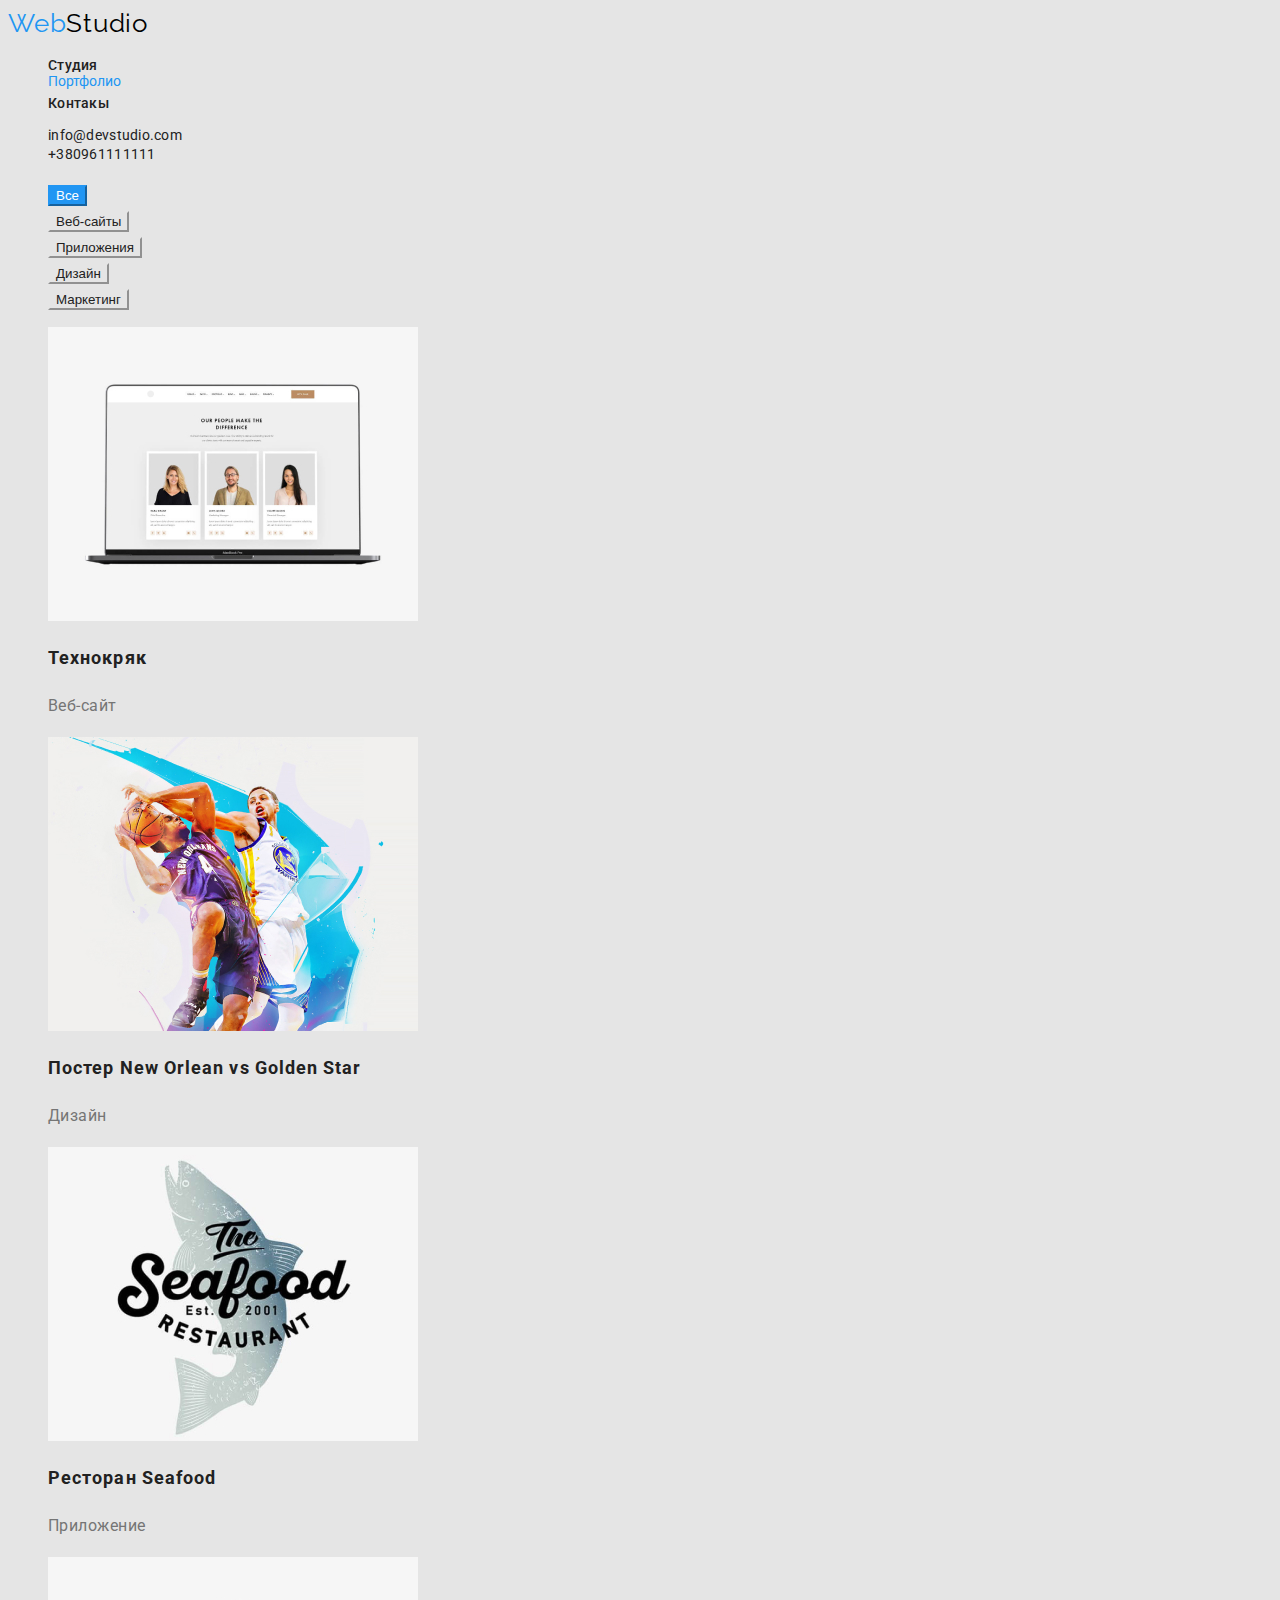
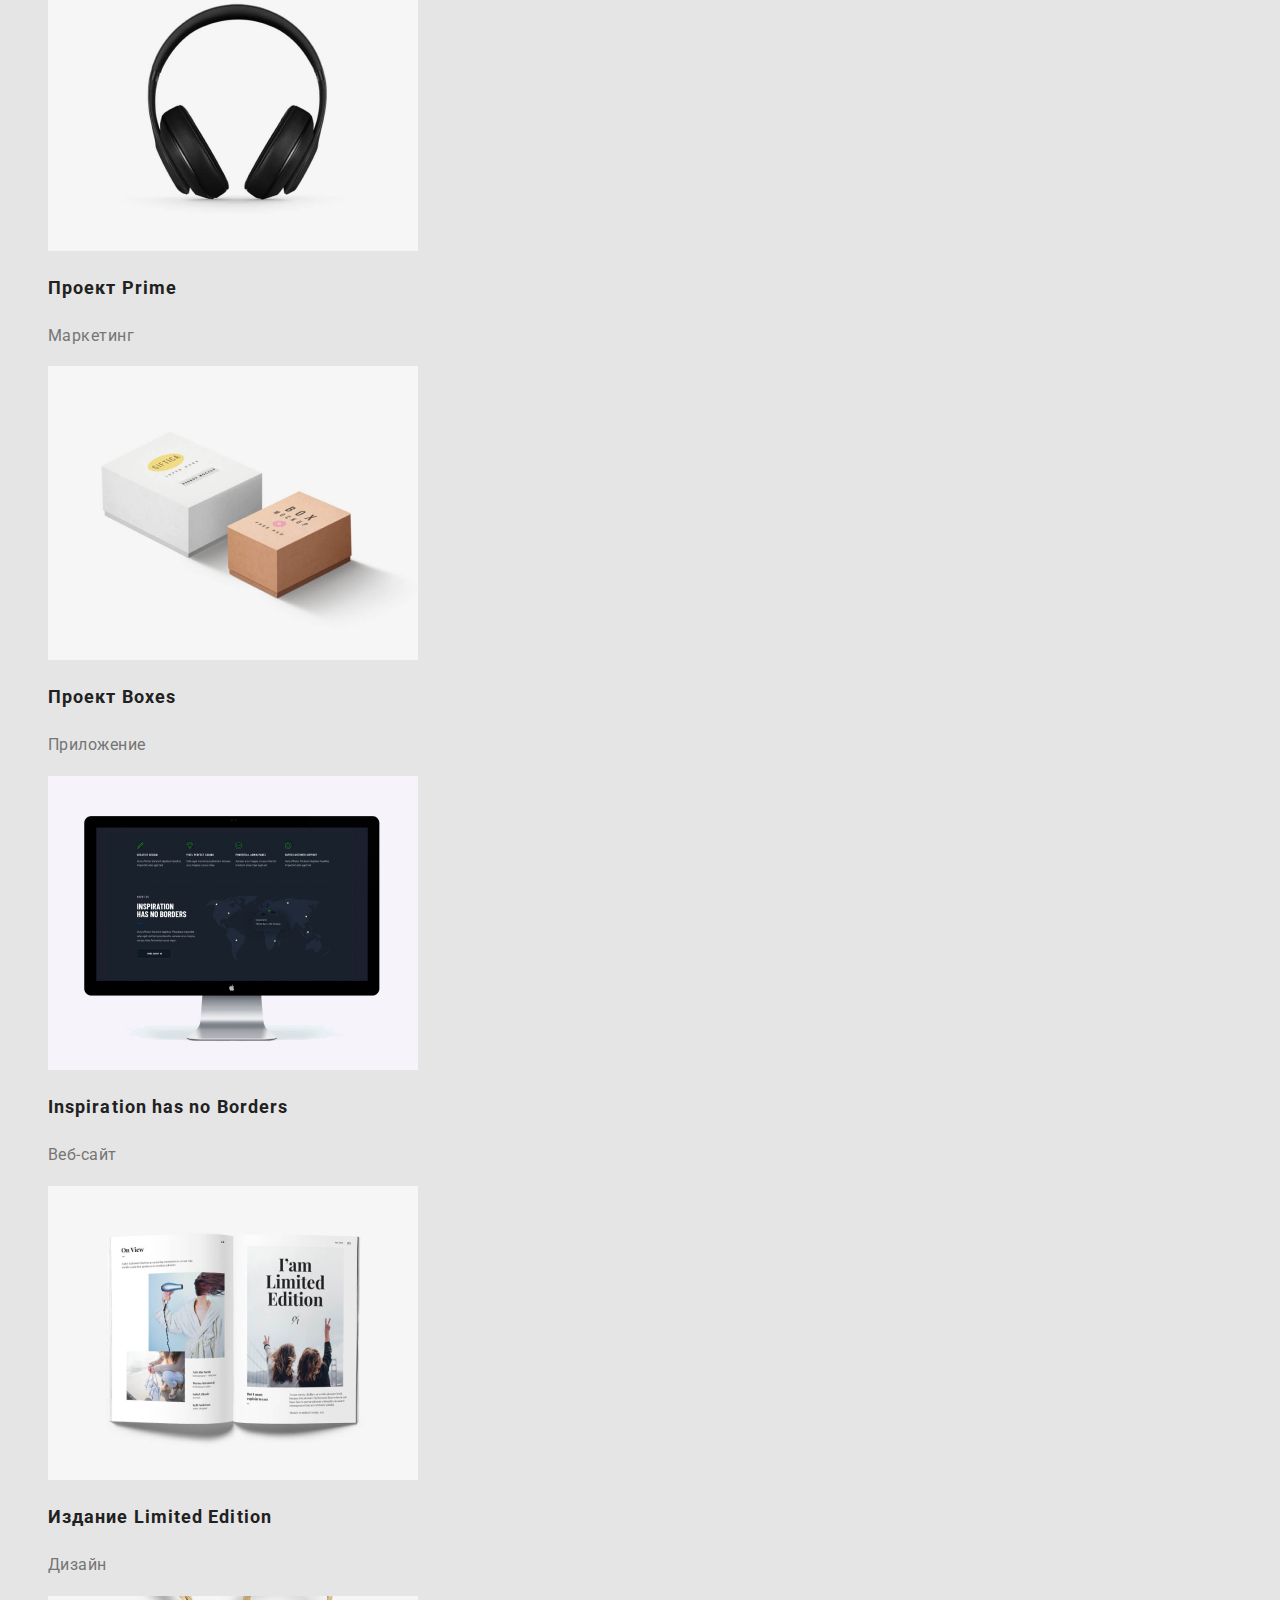
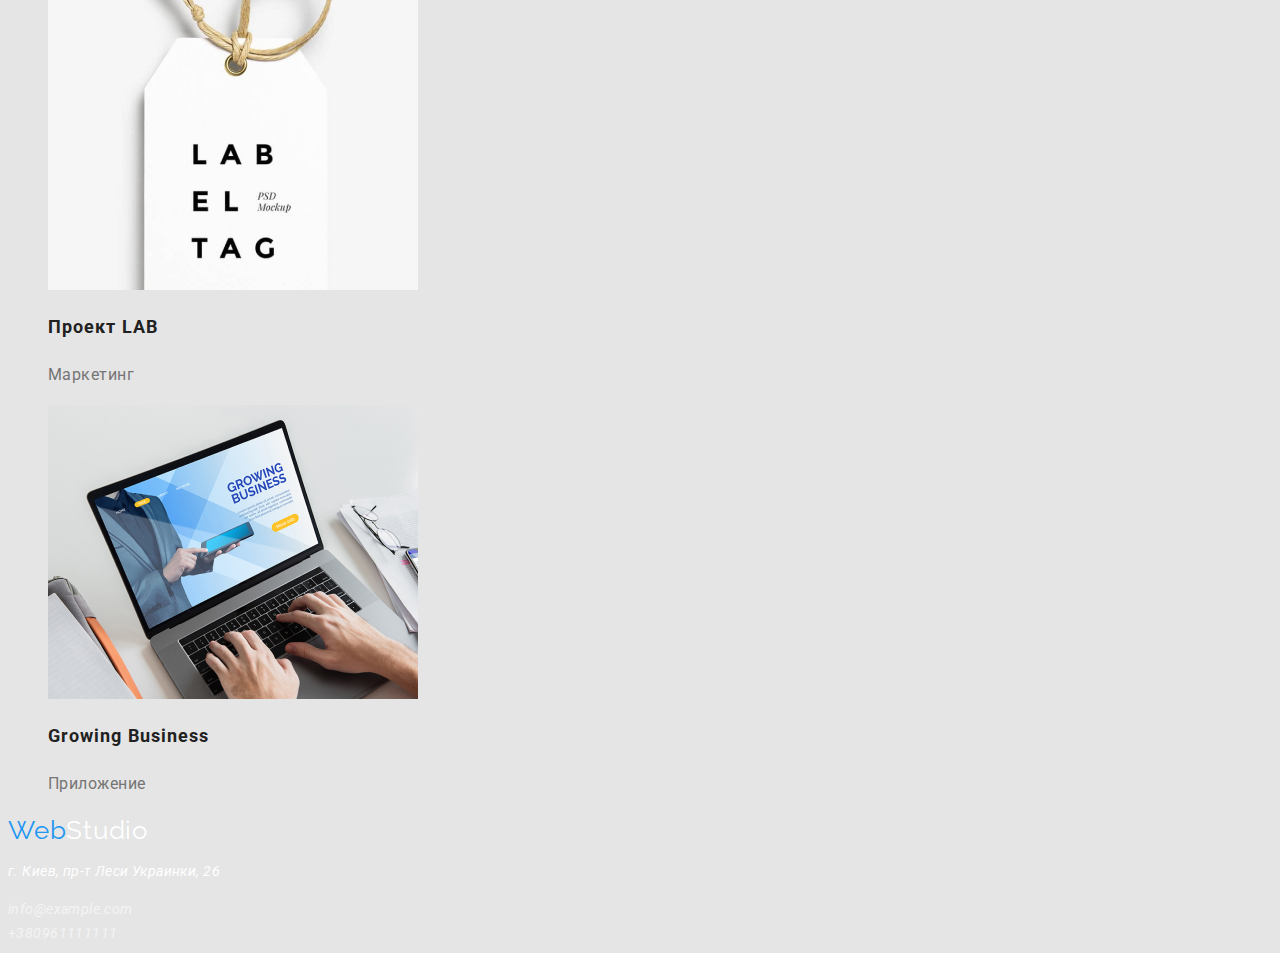
==== portfolio.html @ 634e7844 "adding files" ====
<!DOCTYPE html>
<html lang="ru">
<head>
    <meta charset="UTF-8">
    <meta http-equiv="X-UA-Compatible" content="IE=edge">
    <meta name="viewport" content="width=device-width, initial-scale=1.0">
    <title>WebStudio</title>
    <link rel="stylesheet" href="css/styles.css">
    <link rel="preconnect" href="https://fonts.googleapis.com">
    <link rel="preconnect" href="https://fonts.gstatic.com" crossorigin>
    <link href="https://fonts.googleapis.com/css2?family=Raleway:wght@700&family=Roboto:wght@400;500;700;900&display=swap"
    rel="stylesheet">
</head>
<body class="page">
    <header class="shadow">
        <nav>
            <a class="logo" href="portfolio.html">Web<span class="studio">Studio</span></a>
            <ul>
                <li><a class="nav" href="">Студия</a></li> 
                <li><a class="nav-second" href="portfolio.html">Портфолио</a></li>
                <li><a class="nav" href="">Контакы</a></li>
            </ul>
        </nav>
        <ul>
            <li><a class="auto-nav" href="info@devstudio.com">info@devstudio.com</a></li>
            <li><a class="auto-nav" href="tel:+380961111111">+380961111111</a></li>
        </ul>
    </header>
    <main>
        <ul class="button-type">
            <li><button class="button-primary" type="button">Все</button></li>
            <li><button class="button-link" type="button">Веб-сайты</button></li>
            <li><button class="button-link" type="button">Приложения</button></li>
            <li><button class="button-link" type="button">Дизайн</button></li>
            <li><button class="button-link" type="button">Маркетинг</button></li>
        </ul>
        <ul>
            <li><a href="" class="link"><img src="images/image1.jpg" width=370 alt="Наши люди"/>
                    <h2>Технокряк</h2>
                    <p class="name">Веб-сайт</p>
                </a></li>
            <li><a href="" class="link"><img src="images/image2.jpg" width=370 alt="Фото дизайна"/>
                    <h2>Постер New Orlean vs Golden Star</h2>
                    <p class="name">Дизайн</p>
                </a></li>
            <li><a href="" class="link"><img src="images/image3.jpg" width=370 alt="Фото приложения"/>
                    <h2>Ресторан Seafood</h2>
                    <p class="name">Приложение</p>
                </a></li>
            <li><a href="" class="link"><img src="images/image4.jpg" width=370 alt="Наушники"/>
                    <h2>Проект Prime</h2>
                    <p class="name">Маркетинг</p>
                </a></li>
            <li><a href="" class="link"><img src="images/image5.jpg" width=370 alt="Boxes"/>
                    <h2>Проект Boxes</h2>
                    <p class="name">Приложение</p>
                </a></li>
            <li><a href="" class="link"><img src="images/image6.jpg" width=370 alt="Фото веб-сайта"/>
                    <h2>Inspiration has no Borders</h2>
                    <p class="name">Веб-сайт</p>
                </a></li>
            <li><a href="" class="link"><img src="images/image7.jpg" width=370 alt="Фото дизайна"/>
                    <h2>Издание Limited Edition</h2>
                    <p class="name">Дизайн</p>
                </a></li>
            <li><a href="" class="link"><img src="images/image8.jpg" width=370 alt="Фото проекта" />
                    <h2>Проект LAB</h2>
                    <p class="name">Маркетинг</p>
                </a></li>
            <li><a href="" class="link"><img src="images/image9.jpg" width=370 alt="Фото приложения"/>
                    <h2>Growing Business</h2>
                    <p class="name">Приложение</p>
                </a></li>
        </ul>
    </main>
    <footer class= "frame">
        <a class="logo" href="WebStudio">Web<span class="studio-second">Studio</span></a>
        <address>
            <p class="address-name">г. Киев, пр-т Леси Украинки, 26</p> 
            <a class="auto-second" href="info@example.com">info@example.com</a><br>
            <a class="auto-second" href="tel:+380991111111">+380961111111</a>
            </address>
    </footer>
</body>

</html>
---- css/styles.css ----
:root {
  --primary-text-color: rgba(0, 0, 0, 0.8);
  --title-text-color: #000000;
  --accent-color: #2196f3;
  --primary-white-color: #ffffff;
  --second-main-color: #212121;
  --primary-gray-color: #757575;
  --background-color: #e5e5e5;
}
body {
  background-color: var(--background-color);
  color: var(--primary-text-color);
  font-family: "Roboto", sans-serif;
}
.page {
  background-color: var(--background-color);
}
ul {
  list-style: none;
}
.shadow:focus {
  color: var(--accent-color);
}
.studio:hover,
.studio:focus {
  color: var(--accent-color);
}
.nav:hover,
.nav:focus {
  color: var(--accent-color);
}
.logo:hover,
.logo:focus {
  color: var(--accent-color);
}
.auto-nav:hover,
.auto-nav:focus {
  color: var(--accent-color);
}
.logo {
  color: var(--accent-color);
  text-decoration: none;
  font-family: "Raleway", sans-serif;
  font-size: 26px;
  line-height: 1.19;
  vertical-align: top;
  letter-spacing: 0.03em;
}
.studio {
  color: var(--title-text-color);
}
.nav {
  color: var(--second-main-color);
  text-decoration: none;
  font-family: "Roboto", sans-serif;
  font-size: 14px;
  font-weight: 500;
  line-height: 1.14;
  letter-spacing: 0.02em;
  text-align: left;
}
.nav-second:hover,
.nav-second:focus {
  color: var(--accent-color);
}
.nav-second {
  font-family: "Roboto", sans-serif;
  text-decoration: none;
  font-size: 14px;
  line-height: 1.14;
  vertical-align: Top;
  letter-spacing: 0.002em;
  color: var(--accent-color);
}
.auto-nav {
  font-family: "Roboto", sans-serif;
  font-size: 14px;
  line-height: 1.14;
  vertical-align: Top;
  letter-spacing: 0.02em;
  color: var(--second-main-color);
  text-decoration: none;
}
.button-type {
  font-family: "Roboto", sans-serif;
  text-decoration: none;
  font-size: 16px;
  line-height: 1.62;
  vertical-align: Top;
  letter-spacing: 0.03em;
  color: var(--second-main-color);
}
.button-primary:hover,
.button-primary:focus {
  color: var(--accent-color);
}

.button-primary {
  color: var(--primary-white-color);
  background-color: var(--accent-color);
  cursor: pointer;
  border-color: var(--accent-color);
}
.button-link:hover,
.button-link:focus {
  color: var(--accent-color);
}
.button-link {
  color: var(--second-main-color);
  background-color: var(--background-color);
  cursor: pointer;
  border-color: var(--background-color);
}
.studio-second:hover,
.studio-second:focus {
  color: var(--accent-color);
}
.studio-second {
  color: var(--primary-white-color);
}
h2 {
  font-family: "Roboto", sans-serif;
  font-size: 18px;
  text-decoration: none;
  line-height: 2;
  vertical-align: Top;
  letter-spacing: 0.06em;
  color: var(--second-main-color);
}
.name {
  font-family: "Roboto", sans-serif;
  font-size: 16px;
  text-decoration: none;
  line-height: 1.8;
  vertical-align: Top;
  letter-spacing: 0.03em;
  color: var(--primary-gray-color);
}
.link {
  color: var(--title-text-color);
  text-decoration: none;
}
.frame {
  color: #2f303a;
}
.address-name:hover,
.address-name:focus {
  color: var(--accent-color);
}
.address-name {
  font-family: "Roboto", sans-serif;
  font-size: 14px;
  text-decoration: none;
  line-height: 1.7;
  vertical-align: Top;
  letter-spacing: 0.03em;
  color: var(--primary-white-color);
}
.auto-second:hover,
.auto-second:focus {
  color: var(--accent-color);
}
.auto-second {
  font-family: "Roboto", sans-serif;
  font-size: 14px;
  text-decoration: none;
  line-height: 1.7;
  vertical-align: Top;
  letter-spacing: 0.03em;
  color: rgba(255, 255, 255, 0.6);
}

.main-header {
  font-family: "Roboto" black;
  font-size: 44px;
  line-height: 1.36;
  vertical-align: Top;
  letter-spacing: 0.06em;
  color: var(--primary-white-color);
}
.second-header {
  font-family: "Roboto", sans-serif;
  font-size: 36px;
  line-height: 1.16;
  vertical-align: Top;
  letter-spacing: 0.03em;
  color: var(--second-main-color);
}
.worker {
  font-family: "Roboto", sans-serif;
  font-size: 16px;
  line-height: 1.18;
  vertical-align: Top;
  letter-spacing: 0.03em;
  color: var(--second-main-color);
}
.subtitle {
  font-family: "Roboto", sans-serif;
  font-size: 14px;
  line-height: 1.14;
  vertical-align: Top;
  letter-spacing: 0.03em;
  color: var(--second-main-color);
}
.description {
  font-family: "Roboto", sans-serif;
  font-size: 14px;
  line-height: 1.71;
  vertical-align: Top;
  letter-spacing: 0.03em;
  color: var(--primary-gray-color);
}
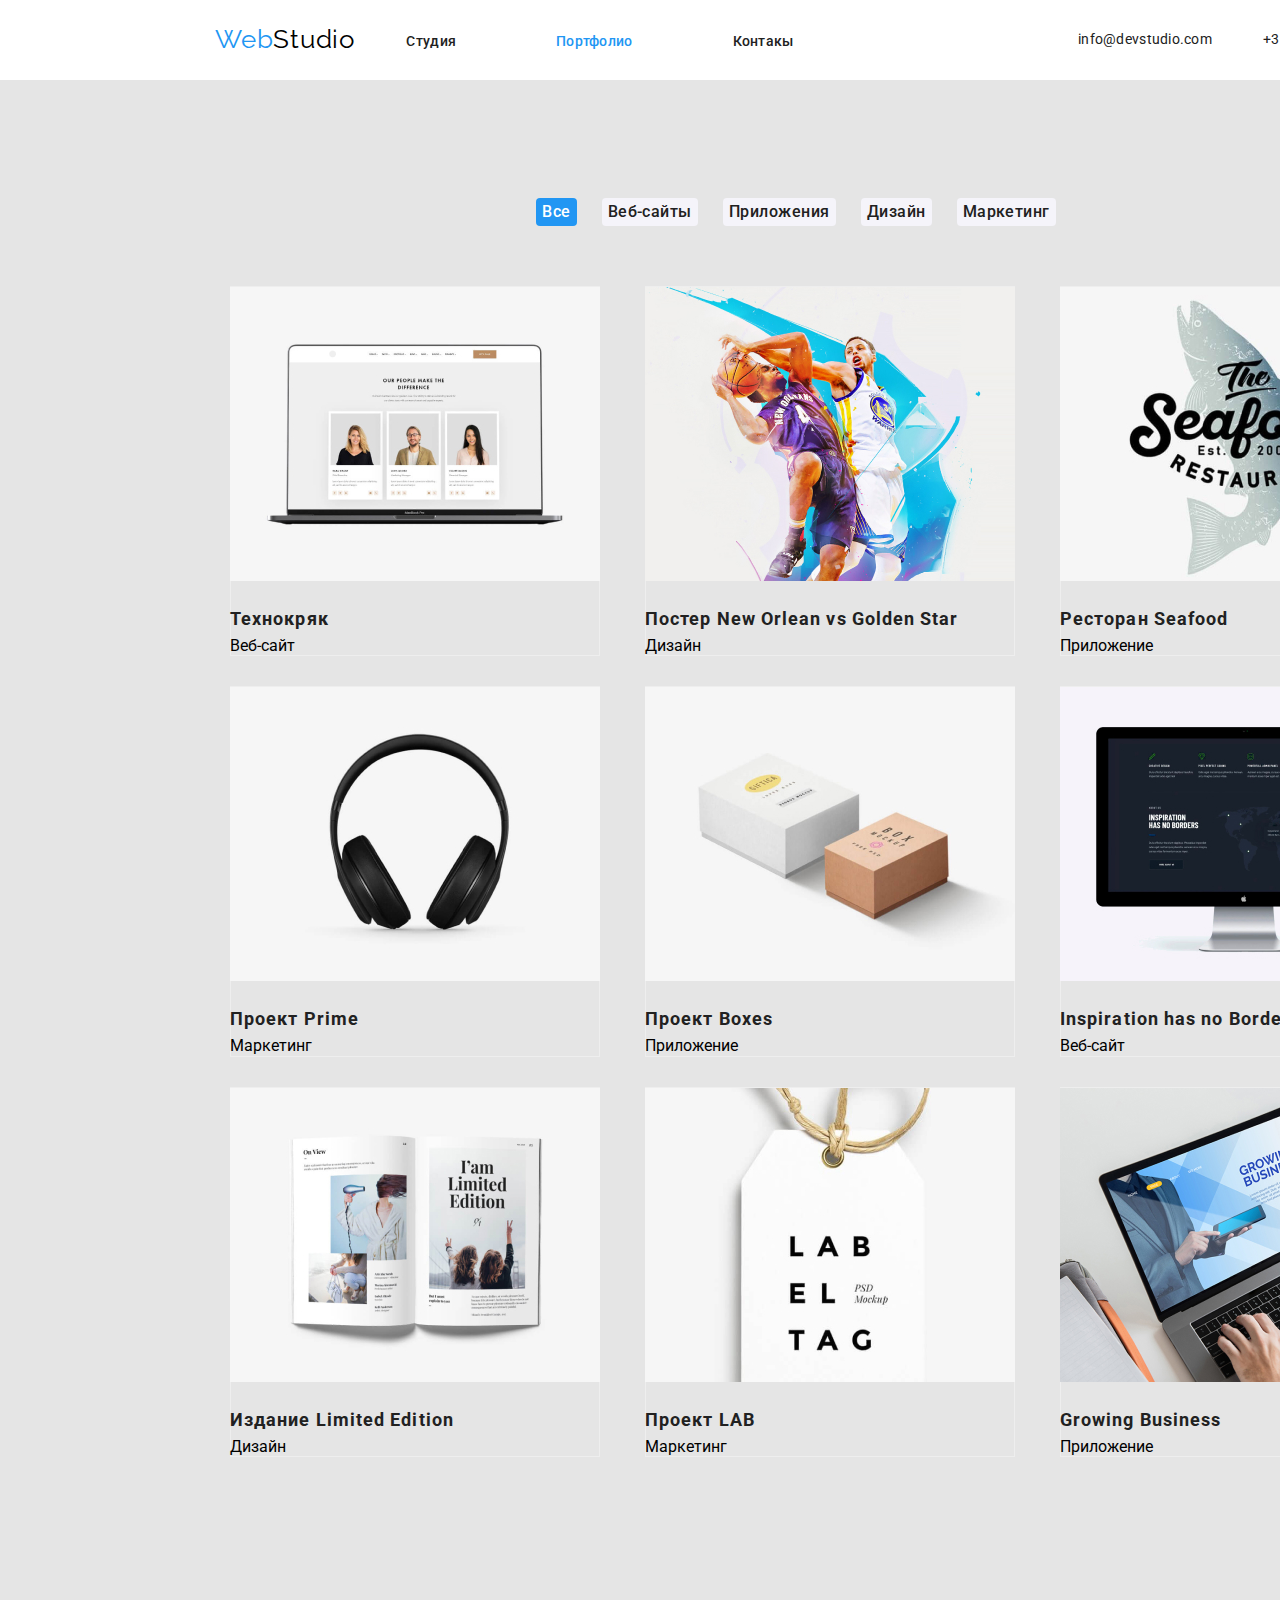
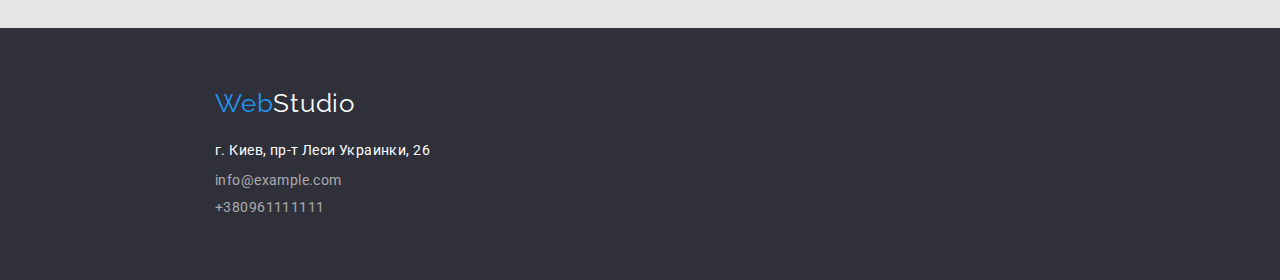
==== commit e4774901: "changes" ====
--- a/portfolio.html
+++ b/portfolio.html
@@ -5,82 +5,97 @@
     <meta http-equiv="X-UA-Compatible" content="IE=edge">
     <meta name="viewport" content="width=device-width, initial-scale=1.0">
     <title>WebStudio</title>
-    <link rel="stylesheet" href="css/styles.css">
     <link rel="preconnect" href="https://fonts.googleapis.com">
     <link rel="preconnect" href="https://fonts.gstatic.com" crossorigin>
     <link href="https://fonts.googleapis.com/css2?family=Raleway:wght@700&family=Roboto:wght@400;500;700;900&display=swap"
     rel="stylesheet">
+    <link rel="stylesheet" href="https://cdnjs.cloudflare.com/ajax/libs/modern-normalize/1.0.0/modern-normalize.min.css"/>
+    <link rel="stylesheet" href="css/styles.css">
 </head>
 <body class="page">
-    <header class="shadow">
+    <header class="header">
+        <div class="container">
         <nav>
-            <a class="logo" href="portfolio.html">Web<span class="studio">Studio</span></a>
-            <ul>
-                <li><a class="nav" href="">Студия</a></li> 
-                <li><a class="nav-second" href="portfolio.html">Портфолио</a></li>
-                <li><a class="nav" href="">Контакы</a></li>
+            <a href="./index.html" class="logo">Web<span class="dark-logo">Studio</span></a>
+            <ul class="contacts-items">
+                <li><a href="./index.html" class="nav studio">Студия</a></li> 
+                <li><a href="./portfolio.html" class="nav active portfolio">Портфолио</a></li>
+                <li><a class="nav new-data" href="">Контакы</a></li>
             </ul>
         </nav>
-        <ul>
-            <li><a class="auto-nav" href="info@devstudio.com">info@devstudio.com</a></li>
+        <ul class= "contacts">
+            <li><a class="auto-email" href="info@devstudio.com">info@devstudio.com</a></li>
             <li><a class="auto-nav" href="tel:+380961111111">+380961111111</a></li>
         </ul>
+        </div>
     </header>
     <main>
-        <ul class="button-type">
-            <li><button class="button-primary" type="button">Все</button></li>
-            <li><button class="button-link" type="button">Веб-сайты</button></li>
-            <li><button class="button-link" type="button">Приложения</button></li>
-            <li><button class="button-link" type="button">Дизайн</button></li>
-            <li><button class="button-link" type="button">Маркетинг</button></li>
+        <section class= "buttons">
+            <div class="container">
+        <div class="container-block">
+            <h1 hidden>Portfolio</h1>
+        <ul class="container-button">
+            <li><button class="button all" type="button">Все</button></li>
+            <li><button class="button" type="button">Веб-сайты</button></li>
+            <li><button class="button" type="button">Приложения</button></li>
+            <li><button class="button" type="button">Дизайн</button></li>
+            <li><button class="button" type="button">Маркетинг</button></li>
         </ul>
-        <ul>
-            <li><a href="" class="link"><img src="images/image1.jpg" width=370 alt="Наши люди"/>
-                    <h2>Технокряк</h2>
-                    <p class="name">Веб-сайт</p>
+        </div>
+       <div class=flex-container>
+        <ul class="flex-set">
+            <li class=flex-link><a href="" class="link"><img class="image" src="images/image1.jpg" width=370 alt="Наши люди"/>
+                    <h2 class="header-name">Технокряк</h2>
+                    <p class="name-site">Веб-сайт</p>
                 </a></li>
-            <li><a href="" class="link"><img src="images/image2.jpg" width=370 alt="Фото дизайна"/>
-                    <h2>Постер New Orlean vs Golden Star</h2>
-                    <p class="name">Дизайн</p>
+            <li class=flex-link><a href="" class="link"><img class="image" src="images/image2.jpg" width=370 alt="Фото дизайна"/>
+                    <h2 class="header-name">Постер New Orlean vs Golden Star</h2>
+                    <p class="name-site">Дизайн</p>
                 </a></li>
-            <li><a href="" class="link"><img src="images/image3.jpg" width=370 alt="Фото приложения"/>
-                    <h2>Ресторан Seafood</h2>
-                    <p class="name">Приложение</p>
+            <li class=flex-link><a href="" class="link"><img class="image" src="images/image3.jpg" width=370 alt="Фото приложения"/>
+                    <h2 class="header-name">Ресторан Seafood</h2>
+                    <p class="name-site">Приложение</p>
                 </a></li>
-            <li><a href="" class="link"><img src="images/image4.jpg" width=370 alt="Наушники"/>
-                    <h2>Проект Prime</h2>
-                    <p class="name">Маркетинг</p>
+            <li class=flex-link><a href="" class="link"><img class="image" src="images/image4.jpg" width=370 alt="Наушники"/>
+                    <h2 class="header-name">Проект Prime</h2>
+                    <p class="name-site">Маркетинг</p>
                 </a></li>
-            <li><a href="" class="link"><img src="images/image5.jpg" width=370 alt="Boxes"/>
-                    <h2>Проект Boxes</h2>
-                    <p class="name">Приложение</p>
+            <li class=flex-link><a href="" class="link"><img class="image" src="images/image5.jpg" width=370 alt="Boxes"/>
+                    <h2 class="header-name">Проект Boxes</h2>
+                    <p class="name-site">Приложение</p>
                 </a></li>
-            <li><a href="" class="link"><img src="images/image6.jpg" width=370 alt="Фото веб-сайта"/>
-                    <h2>Inspiration has no Borders</h2>
-                    <p class="name">Веб-сайт</p>
+            <li class=flex-link><a href="" class="link"><img class="image" src="images/image6.jpg" width=370 alt="Фото веб-сайта"/>
+                    <h2 class="header-name">Inspiration has no Borders</h2>
+                    <p class="name-site">Веб-сайт</p>
                 </a></li>
-            <li><a href="" class="link"><img src="images/image7.jpg" width=370 alt="Фото дизайна"/>
-                    <h2>Издание Limited Edition</h2>
-                    <p class="name">Дизайн</p>
+            <li class=flex-link><a href="" class="link"><img class="image" src="images/image7.jpg" width=370 alt="Фото дизайна"/>
+                    <h2 class="header-name">Издание Limited Edition</h2>
+                    <p class="name-site">Дизайн</p>
                 </a></li>
-            <li><a href="" class="link"><img src="images/image8.jpg" width=370 alt="Фото проекта" />
-                    <h2>Проект LAB</h2>
-                    <p class="name">Маркетинг</p>
+            <li class=flex-link><a href="" class="link"><img class="image" src="images/image8.jpg" width=370 alt="Фото проекта" />
+                    <h2 class="header-name">Проект LAB</h2>
+                    <p class="name-site">Маркетинг</p>
                 </a></li>
-            <li><a href="" class="link"><img src="images/image9.jpg" width=370 alt="Фото приложения"/>
-                    <h2>Growing Business</h2>
-                    <p class="name">Приложение</p>
+            <li class=flex-link><a href="" class="link"><img class="image" src="images/image9.jpg" width=370 alt="Фото приложения"/>
+                    <h2 class="header-name">Growing Business</h2>
+                    <p class="name-site">Приложение</p>
                 </a></li>
         </ul>
+        </div>
+    </div>
+    </section>
     </main>
     <footer class= "frame">
-        <a class="logo" href="WebStudio">Web<span class="studio-second">Studio</span></a>
-        <address>
+        <div class="container">
+        <div class="footer-portfolio">
+        <a class="footer-logo" href="WebStudio">Web<span class="white-logo">Studio</span></a>
+        <address class="address-data">
             <p class="address-name">г. Киев, пр-т Леси Украинки, 26</p> 
             <a class="auto-second" href="info@example.com">info@example.com</a><br>
-            <a class="auto-second" href="tel:+380991111111">+380961111111</a>
+            <a class="auto-second tell" href="tel:+380991111111">+380961111111</a>
             </address>
+            </div>
+            </div>
     </footer>
 </body>
-
 </html>--- a/css/styles.css
+++ b/css/styles.css
@@ -12,30 +12,220 @@
   color: var(--primary-text-color);
   font-family: "Roboto", sans-serif;
 }
-.page {
-  background-color: var(--background-color);
-}
 ul {
   list-style: none;
-}
-.shadow:focus {
-  color: var(--accent-color);
-}
-.studio:hover,
-.studio:focus {
-  color: var(--accent-color);
-}
-.nav:hover,
-.nav:focus {
-  color: var(--accent-color);
-}
-.logo:hover,
-.logo:focus {
-  color: var(--accent-color);
-}
-.auto-nav:hover,
-.auto-nav:focus {
-  color: var(--accent-color);
+  margin-left: 0%;
+  padding-left: 0%;
+}
+h1,
+h2,
+h3 {
+  margin: 0;
+}
+p {
+  margin: 0 auto;
+}
+.container {
+  width: 1230px;
+  padding-left: 15px;
+  padding-right: 15px;
+  margin-left: auto;
+  margin-right: auto;
+}
+.container-logo {
+  width: 145px;
+  height: 31px;
+  left: 215px;
+  top: 2157px;
+}
+.container-block {
+  display: flex;
+  justify-content: center;
+  padding-bottom: 34px;
+  margin-top: 94px;
+  margin-bottom: 62px;
+}
+.container-button {
+  padding-bottom: 34px;
+  display: flex;
+  justify-content: center;
+  position: absolute;
+  width: 611px;
+  height: 54px;
+  left: 495px;
+  top: 174px;
+}
+.buttons {
+  display: block;
+  width: 1170px;
+  height: 1360px;
+  left: 215px;
+  top: 174px;
+  margin-left: 215px;
+  margin-right: 215px;
+}
+.button {
+  margin: 8px;
+}
+.container-button li:not(last child) {
+  margin-right: 9px;
+}
+.flex-container {
+  display: flex;
+  flex-wrap: wrap;
+  justify-content: space-between;
+}
+.flex-set {
+  display: flex;
+  flex-wrap: wrap;
+  justify-content: space-between;
+}
+.flex-link {
+  display: flex;
+  flex-direction: column;
+  align-items: center;
+  width: 370px;
+  margin-right: 30px;
+  margin-bottom: 30px;
+  justify-content: space-between;
+  border: 1px solid #eeeeee;
+}
+.flex-link:nth-child(3n) {
+  margin-right: 0%;
+}
+.footer-portfolio {
+  display: block;
+  background-color: #2f303a;
+  position: absolute;
+  width: 1600px;
+  height: 252px;
+  left: 0px;
+  top: 1628px;
+}
+.image-container {
+  display: block;
+  position: absolute;
+  width: 1170px;
+  height: 386px;
+  left: 215px;
+  top: 969px;
+  margin: 94px 215px;
+}
+.image-container {
+  display: block;
+  position: absolute;
+  width: 1170px;
+  height: 386px;
+  left: 215px;
+  top: 969px;
+  margin: 94px 215px;
+}
+.image-container {
+  display: block;
+  position: absolute;
+  width: 1170px;
+  height: 386px;
+  left: 215px;
+  top: 969px;
+  margin: 94px 215px;
+}
+.footer-studio {
+  display: block;
+  background-color: #2f303a;
+  position: absolute;
+  width: 1600px;
+  height: 252px;
+  left: 0px;
+  top: 2097px;
+}
+.section-team {
+  background-color: #f5f4fa;
+  width: 1600px;
+  height: 648px;
+  left: 0px;
+  top: 1449px;
+  padding: 94px 215px;
+  position: absolute;
+}
+.header {
+  background-color: var(--primary-white-color);
+  display: inline-flex;
+  width: 1600px;
+  height: 80px;
+  left: 0px;
+  top: 0px;
+  color: var(--primary-white-color);
+}
+
+.section {
+  padding-top: 94px;
+  padding-bottom: 94px;
+}
+.section-image {
+  display: block;
+  position: absolute;
+  width: 1170px;
+  height: 386px;
+  left: 215px;
+  top: 969px;
+  margin-left: auto;
+  margin-top: auto;
+}
+.section-hero {
+  margin: 0;
+  width: 1600px;
+  height: 600px;
+  left: 0px;
+  top: 80px;
+  background: #2f303a;
+}
+.section-item {
+  position: absolute;
+  width: 1170px;
+  height: 101px;
+  left: 215px;
+  top: 774px;
+}
+.team-list {
+  display: flex;
+}
+.link-name {
+  display: flex;
+  flex-direction: row;
+  align-items: center;
+  flex-wrap: nowrap;
+}
+.image {
+  display: flex;
+}
+.image-icon {
+  display: flex;
+}
+.contacts {
+  display: flex;
+  justify-content: center;
+  margin-bottom: 34px;
+}
+.contacts-items {
+  display: flex;
+  justify-content: center;
+  margin-top: 32px;
+  margin-bottom: 34px;
+  position: absolute;
+  width: 294px;
+  height: 16px;
+  left: 453px;
+}
+.team-member {
+  background: #ffffff;
+  box-shadow: 0px 1px 3px rgba(0, 0, 0, 0.12), 0px 1px 1px rgba(0, 0, 0, 0.14),
+    0px 2px 1px rgba(0, 0, 0, 0.2);
+  border-radius: 0px 0px 4px 4px;
+  width: 1170px;
+  height: 368px;
+  left: 215px;
+  top: 1635px;
+  margin-right: 30px;
 }
 .logo {
   color: var(--accent-color);
@@ -43,170 +233,286 @@
   font-family: "Raleway", sans-serif;
   font-size: 26px;
   line-height: 1.19;
-  vertical-align: top;
-  letter-spacing: 0.03em;
-}
-.studio {
+  letter-spacing: 0.03em;
+  position: absolute;
+  width: 145px;
+  height: 31px;
+  left: 215px;
+  top: 24px;
+}
+.footer-logo {
+  display: block;
+  color: var(--accent-color);
+  text-decoration: none;
+  font-family: "Raleway", sans-serif;
+  font-size: 26px;
+  line-height: 1.19;
+  letter-spacing: 0.03em;
+  position: absolute;
+  width: 145px;
+  height: 31px;
+  left: 215px;
+  padding-top: 60px;
+  padding-bottom: 161px;
+}
+.dark-logo {
   color: var(--title-text-color);
 }
+.white-logo {
+  color: var(--primary-white-color);
+}
 .nav {
-  color: var(--second-main-color);
-  text-decoration: none;
-  font-family: "Roboto", sans-serif;
+  display: inline;
+  color: var(--second-main-color);
+  text-decoration: none;
   font-size: 14px;
   font-weight: 500;
   line-height: 1.14;
   letter-spacing: 0.02em;
-  text-align: left;
-}
-.nav-second:hover,
-.nav-second:focus {
-  color: var(--accent-color);
+}
+
+.auto-nav {
+  display: inline;
+  font-size: 14px;
+  line-height: 1.14;
+  letter-spacing: 0.02em;
+  color: var(--second-main-color);
+  text-decoration: none;
+  position: absolute;
+  width: 122px;
+  height: 16px;
+  left: 1263px;
+  top: 32px;
+}
+.auto-email {
+  display: inline;
+  font-size: 14px;
+  line-height: 1.14;
+  letter-spacing: 0.02em;
+  color: var(--second-main-color);
+  text-decoration: none;
+  position: absolute;
+  width: 135px;
+  height: 16px;
+  left: 1078px;
+  top: 32px;
 }
 .nav-second {
-  font-family: "Roboto", sans-serif;
+  display: inline;
   text-decoration: none;
   font-size: 14px;
   line-height: 1.14;
-  vertical-align: Top;
   letter-spacing: 0.002em;
   color: var(--accent-color);
-}
-.auto-nav {
-  font-family: "Roboto", sans-serif;
-  font-size: 14px;
-  line-height: 1.14;
-  vertical-align: Top;
-  letter-spacing: 0.02em;
-  color: var(--second-main-color);
-  text-decoration: none;
-}
-.button-type {
-  font-family: "Roboto", sans-serif;
-  text-decoration: none;
+  position: absolute;
+  width: 135px;
+  height: 16px;
+  left: 1078px;
+  top: 32px;
+}
+.button-primary:hover,
+.button-primary:focus,
+.auto-nav:hover,
+.auto-nav:focus,
+.auto-second:hover,
+.auto-second:focus,
+.nav:hover,
+.nav:focus,
+.address-name:hover,
+.address-name:focus,
+.all:hover,
+.all:focus,
+.active {
+  color: var(--accent-color);
+}
+.button:hover,
+.button:focus {
+  background-color: var(--accent-color);
+}
+.button-primary {
+  font-weight: 700;
   font-size: 16px;
-  line-height: 1.62;
-  vertical-align: Top;
-  letter-spacing: 0.03em;
-  color: var(--second-main-color);
-}
-.button-primary:hover,
-.button-primary:focus {
-  color: var(--accent-color);
-}
-
-.button-primary {
+  line-height: 1.875;
+  letter-spacing: 0.06em;
+  border: none;
   color: var(--primary-white-color);
   background-color: var(--accent-color);
   cursor: pointer;
-  border-color: var(--accent-color);
-}
-.button-link:hover,
-.button-link:focus {
-  color: var(--accent-color);
-}
-.button-link {
-  color: var(--second-main-color);
-  background-color: var(--background-color);
-  cursor: pointer;
-  border-color: var(--background-color);
-}
-.studio-second:hover,
-.studio-second:focus {
-  color: var(--accent-color);
-}
-.studio-second {
+  width: 200px;
+  height: 50px;
+  left: 700px;
+  top: 430px;
+  border-radius: 4px;
+}
+.button-main {
+  position: absolute;
+  width: 200px;
+  height: 50px;
+  left: 700px;
+  top: 430px;
+}
+.button {
+  color: var(--second-main-color);
+  background-color: #f5f4fa;
+  border-radius: 4px;
+  border: none;
+  font-family: "Roboto";
+  font-weight: 500;
+  font-size: 16px;
+  line-height: 1.6;
+  letter-spacing: 0.03em;
+}
+.all {
+  border-radius: 4px;
+  border: none;
+  font-family: "Roboto";
+  font-weight: 500;
+  font-size: 16px;
+  line-height: 1.6;
+  letter-spacing: 0.03em;
   color: var(--primary-white-color);
-}
-h2 {
-  font-family: "Roboto", sans-serif;
+  background-color: var(--accent-color);
+}
+.header-name {
   font-size: 18px;
   text-decoration: none;
   line-height: 2;
-  vertical-align: Top;
   letter-spacing: 0.06em;
   color: var(--second-main-color);
+  margin-top: 20px;
+}
+.name .name-site {
+  font-size: 16px;
+  text-decoration: none;
+  line-height: 1.8;
+  letter-spacing: 0.03em;
+  color: var(--primary-gray-color);
+  padding-top: 10px;
 }
 .name {
-  font-family: "Roboto", sans-serif;
-  font-size: 16px;
-  text-decoration: none;
-  line-height: 1.8;
-  vertical-align: Top;
-  letter-spacing: 0.03em;
-  color: var(--primary-gray-color);
+  text-align: center;
+  padding-top: 10px;
 }
 .link {
   color: var(--title-text-color);
   text-decoration: none;
 }
-.frame {
-  color: #2f303a;
-}
-.address-name:hover,
-.address-name:focus {
-  color: var(--accent-color);
-}
 .address-name {
-  font-family: "Roboto", sans-serif;
+  display: block;
+  font-style: normal;
   font-size: 14px;
   text-decoration: none;
   line-height: 1.7;
-  vertical-align: Top;
   letter-spacing: 0.03em;
   color: var(--primary-white-color);
-}
-.auto-second:hover,
-.auto-second:focus {
-  color: var(--accent-color);
+  padding-top: 111px;
+  padding-left: 215px;
+  position: absolute;
+  margin-bottom: 9px;
+}
+.address-data {
+  display: block;
+  margin-bottom: 9px;
+}
+.address-data:last-child a {
+  margin-bottom: 0px;
+}
+.portfolio {
+  padding-right: 50px;
+  padding-left: 50px;
+  padding-top: 32px;
+  padding-bottom: 32px;
+}
+.new-data {
+  padding-left: 50px;
+}
+.studio {
+  padding-right: 50px;
+  padding-top: 32px;
 }
 .auto-second {
-  font-family: "Roboto", sans-serif;
+  display: block;
+  font-style: normal;
+  position: absolute;
   font-size: 14px;
   text-decoration: none;
   line-height: 1.7;
-  vertical-align: Top;
   letter-spacing: 0.03em;
   color: rgba(255, 255, 255, 0.6);
-}
-
-.main-header {
-  font-family: "Roboto" black;
+  padding-left: 215px;
+  padding-top: 141px;
+}
+.tell {
+  padding-top: 150px;
+}
+.hero-title {
   font-size: 44px;
   line-height: 1.36;
-  vertical-align: Top;
   letter-spacing: 0.06em;
   color: var(--primary-white-color);
+  background-color: #2f303a;
+  text-transform: uppercase;
+  font-weight: 900;
+  text-align: center;
+  position: absolute;
+  width: 696px;
+  height: 120px;
+  left: 452px;
+  top: 280px;
 }
 .second-header {
-  font-family: "Roboto", sans-serif;
+  font-weight: bold;
   font-size: 36px;
   line-height: 1.16;
-  vertical-align: Top;
-  letter-spacing: 0.03em;
-  color: var(--second-main-color);
+  letter-spacing: 0.03em;
+  color: var(--second-main-color);
+  text-align: center;
+  padding-bottom: 50px;
+}
+.about-member {
+  padding-top: 44px;
 }
 .worker {
-  font-family: "Roboto", sans-serif;
+  text-align: center;
   font-size: 16px;
   line-height: 1.18;
-  vertical-align: Top;
   letter-spacing: 0.03em;
   color: var(--second-main-color);
 }
 .subtitle {
-  font-family: "Roboto", sans-serif;
+  display: inline-block;
+  margin-bottom: 30px;
+  font-weight: bold;
   font-size: 14px;
   line-height: 1.14;
-  vertical-align: Top;
-  letter-spacing: 0.03em;
-  color: var(--second-main-color);
+  letter-spacing: 0.03em;
+  color: var(--second-main-color);
+  text-transform: uppercase;
+  width: 270px;
+  height: 16px;
+  left: 215px;
+  top: 774px;
+}
+.subtitle-items {
+  display: flex;
+}
+.subtitle-text {
+  margin-right: 30px;
 }
 .description {
-  font-family: "Roboto", sans-serif;
   font-size: 14px;
   line-height: 1.71;
-  vertical-align: Top;
   letter-spacing: 0.03em;
   color: var(--primary-gray-color);
-}
+  width: 270px;
+  height: 75px;
+  left: 815px;
+  top: 800px;
+}
+.section-description {
+  position: absolute;
+  width: 1170px;
+  height: 101px;
+  left: 215px;
+  top: 774px;
+}
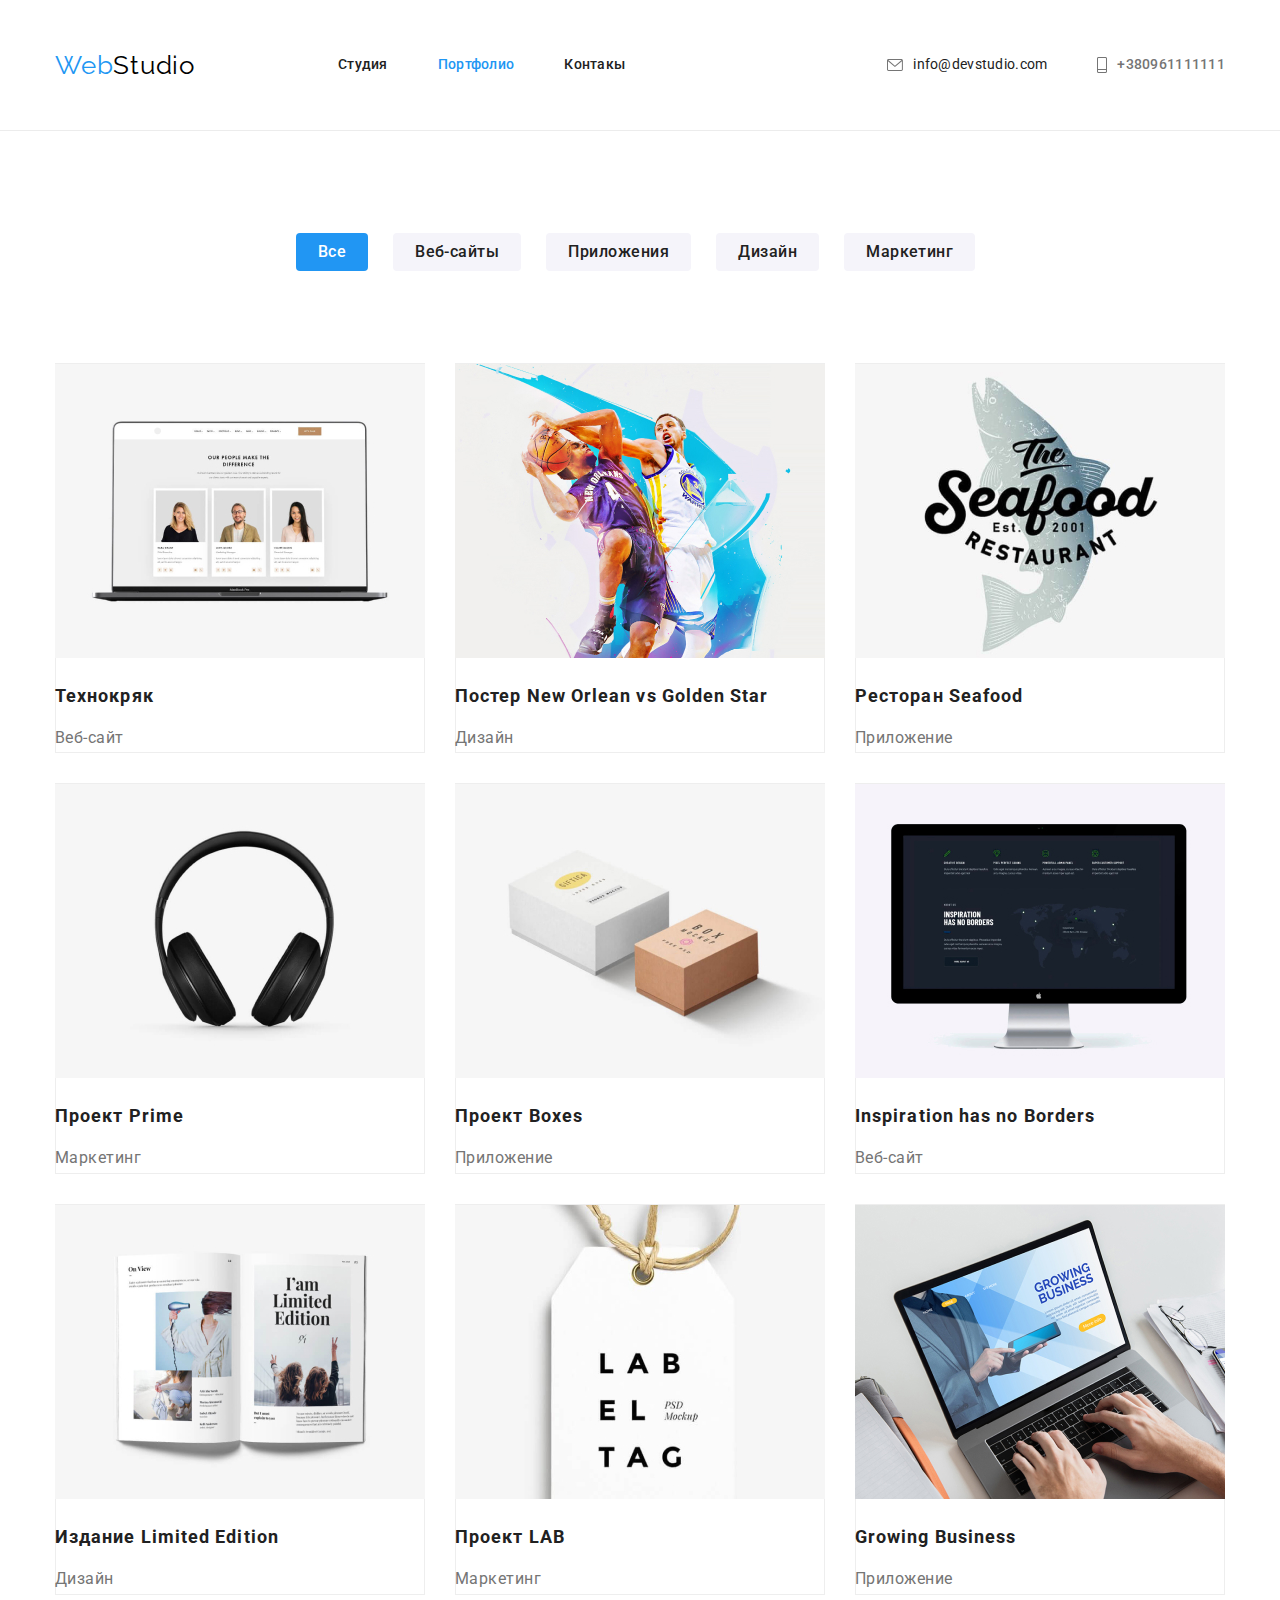
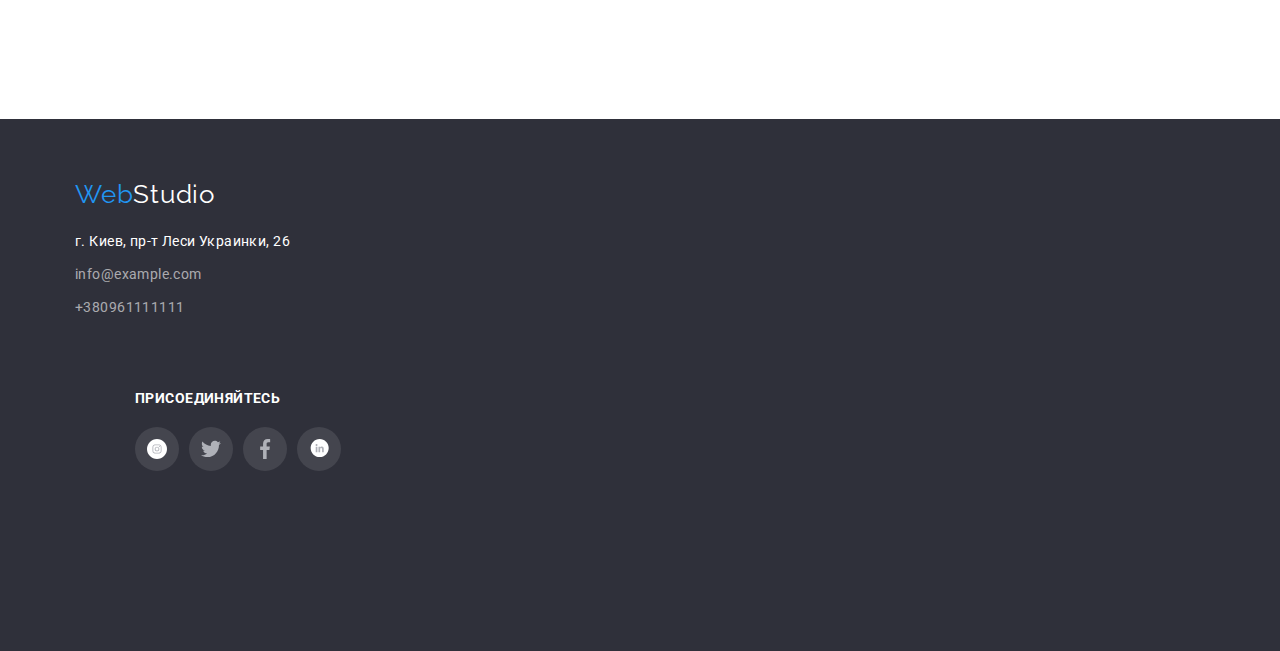
==== commit 24d2d938: "markup of the fourth homework" ====
--- a/portfolio.html
+++ b/portfolio.html
@@ -24,13 +24,23 @@
             </ul>
         </nav>
         <ul class= "contacts">
-            <li><a class="auto-email" href="info@devstudio.com">info@devstudio.com</a></li>
-            <li><a class="auto-nav" href="tel:+380961111111">+380961111111</a></li>
+            <li>
+                <a class="auto-email" href="info@devstudio.com">
+                    <svg class="icon-contacts" width="16" height="12">
+                        <use href="./images/symbol-defs.svg#icon-envelope"></use>
+                        </svg>info@devstudio.com</a>
+            </li>
+            <li>
+                <a class="auto-nav" href="tel:+380961111111">
+                    <svg class="icon-contacts" width="10" height="16">
+                        <use href="./images/symbol-defs.svg#icon-tell"></use>
+                    </svg>+380961111111</a>
+            </li>
         </ul>
         </div>
     </header>
     <main>
-        <section class= "buttons">
+        <section class= "section buttons">
             <div class="container">
         <div class="container-block">
             <h1 hidden>Portfolio</h1>
@@ -85,16 +95,42 @@
     </div>
     </section>
     </main>
-    <footer class= "frame">
+    <footer class= "footer">
         <div class="container">
-        <div class="footer-portfolio">
         <a class="footer-logo" href="WebStudio">Web<span class="white-logo">Studio</span></a>
         <address class="address-data">
             <p class="address-name">г. Киев, пр-т Леси Украинки, 26</p> 
-            <a class="auto-second" href="info@example.com">info@example.com</a><br>
-            <a class="auto-second tell" href="tel:+380991111111">+380961111111</a>
+            <a class="auto-second" href="info@example.com">info@example.com</a>
+            <a class="auto-second" href="tel:+380991111111">+380961111111</a>
             </address>
-            </div>
+            <div class="footer footer-icons">
+                <h2 class= "footer-header">Присоединяйтесь</h2>
+                <ul class="footer-icons-menu">
+                    <li class="footer-items">
+                <a href="./index.html" class="footer-link">
+                <svg class="footer-icon" width="20" height="20">
+                <use href="./images/symbol-defs.svg#icon-instagram"></use>
+                </svg></a>
+                     </li>
+                     <li class="footer-items"><a href="./index.html" class="footer-link">
+                <svg class="footer-icon" width="20" height="20">
+                <use href="./images/symbol-defs.svg#icon-twitter"></use>
+                </svg></a>
+                      </li>
+                      <li class="footer-items">
+                <a href="./index.html" class="footer-link">
+                <svg class="footer-icon" width="20" height="20">
+                <use href="./images/symbol-defs.svg#icon-facebook"></use>
+                 </svg></a>
+                     </li>
+                      <li class="footer-items">
+                <a href="./index.html" class="footer-link">
+                <svg class="footer-icon" width="20" height="20">
+                <use href="./images/symbol-defs.svg#icon-insta"></use>
+                </svg></a>
+                     </li>
+                </ul>
+                </div>
             </div>
     </footer>
 </body>
--- a/css/styles.css
+++ b/css/styles.css
@@ -8,14 +8,14 @@
   --background-color: #e5e5e5;
 }
 body {
-  background-color: var(--background-color);
+  background-color: var( --primary-white-color);
   color: var(--primary-text-color);
   font-family: "Roboto", sans-serif;
 }
 ul {
   list-style: none;
-  margin-left: 0%;
-  padding-left: 0%;
+  margin: 0;
+  padding: 0;
 }
 h1,
 h2,
@@ -25,47 +25,53 @@
 p {
   margin: 0 auto;
 }
+.header .container{
+  display: flex;
+  align-items: center;
+}
+.header {
+  padding: 25px 0;
+  background-color: var(--primary-white-color);
+  color: var(--primary-white-color);
+}
 .container {
-  width: 1230px;
+  width: 1200px;
   padding-left: 15px;
   padding-right: 15px;
   margin-left: auto;
   margin-right: auto;
 }
-.container-logo {
-  width: 145px;
-  height: 31px;
-  left: 215px;
-  top: 2157px;
-}
 .container-block {
   display: flex;
   justify-content: center;
   padding-bottom: 34px;
-  margin-top: 94px;
-  margin-bottom: 62px;
+  margin-top: 0;
+  margin-bottom: 50px;
 }
 .container-button {
-  padding-bottom: 34px;
   display: flex;
   justify-content: center;
-  position: absolute;
-  width: 611px;
-  height: 54px;
-  left: 495px;
-  top: 174px;
-}
-.buttons {
+  }
+ .container .buttons {
   display: block;
-  width: 1170px;
-  height: 1360px;
-  left: 215px;
-  top: 174px;
-  margin-left: 215px;
-  margin-right: 215px;
+  margin-bottom: 94px;
+  padding-left: 215px;
+  padding-right: 215px;
 }
 .button {
   margin: 8px;
+  cursor: pointer;
+  background-color: #F5F4FA;
+  color: var(--second-main-color);
+  font-family: Roboto;
+  font-weight: 500;
+  font-size: 16px;
+  line-height: 1.62;
+  text-align: center;
+  letter-spacing: 0.03em;
+  border-radius: 4px;
+  border-style: none;
+  padding: 6px 22px;
 }
 .container-button li:not(last child) {
   margin-right: 9px;
@@ -74,158 +80,97 @@
   display: flex;
   flex-wrap: wrap;
   justify-content: space-between;
-}
+ }
 .flex-set {
   display: flex;
   flex-wrap: wrap;
   justify-content: space-between;
+ }
+.flex-link:hover {
+ box-shadow: 0px 1px 1px rgba(0, 0, 0, 0.12), 0px 4px 4px rgba(0, 0, 0, 0.06),
+ 1px 4px 6px rgba(0, 0, 0, 0.16);
+ cursor: pointer;
+}
+.flex-setting { 
+  display: flex;
+  flex-wrap: wrap;
+  justify-content: space-between;
 }
 .flex-link {
   display: flex;
   flex-direction: column;
   align-items: center;
   width: 370px;
-  margin-right: 30px;
-  margin-bottom: 30px;
   justify-content: space-between;
   border: 1px solid #eeeeee;
-}
-.flex-link:nth-child(3n) {
-  margin-right: 0%;
-}
-.footer-portfolio {
-  display: block;
-  background-color: #2f303a;
-  position: absolute;
-  width: 1600px;
-  height: 252px;
-  left: 0px;
-  top: 1628px;
+  margin-bottom: 30px;
+  margin-right: 30px;
+  }
+ .flex-set li:nth-child(3n) {
+  margin-right: 0;
 }
 .image-container {
   display: block;
-  position: absolute;
-  width: 1170px;
-  height: 386px;
-  left: 215px;
-  top: 969px;
   margin: 94px 215px;
 }
-.image-container {
-  display: block;
-  position: absolute;
-  width: 1170px;
-  height: 386px;
-  left: 215px;
-  top: 969px;
-  margin: 94px 215px;
-}
-.image-container {
-  display: block;
-  position: absolute;
-  width: 1170px;
-  height: 386px;
-  left: 215px;
-  top: 969px;
-  margin: 94px 215px;
-}
-.footer-studio {
-  display: block;
-  background-color: #2f303a;
-  position: absolute;
-  width: 1600px;
-  height: 252px;
-  left: 0px;
-  top: 2097px;
-}
 .section-team {
-  background-color: #f5f4fa;
-  width: 1600px;
-  height: 648px;
-  left: 0px;
-  top: 1449px;
-  padding: 94px 215px;
-  position: absolute;
-}
-.header {
-  background-color: var(--primary-white-color);
-  display: inline-flex;
-  width: 1600px;
-  height: 80px;
-  left: 0px;
-  top: 0px;
-  color: var(--primary-white-color);
-}
+background-color: #f5f4fa;
+}
+.section-hero {
+margin: 0;
+background-color: #C4C4C4;
+padding: 200px 0;
+max-width: 1600px;
+text-align: center;
+margin-left: auto;
+margin-right: auto;
+padding-top: 200px;
+padding-bottom: 200px;
+background-image: linear-gradient(to right,rgba(47, 48, 58, 0.4),rgba(47, 48, 58, 0.4)),
+url(../images/hero.jpg);
+background-repeat: no-repeat;
+background-size: cover;
+background-position: center;
+}
+.team-list {
+display: flex;
+margin: 0;
+}
+.link-name {
+  display: flex;
+  flex-direction: row;
+  align-items: center;
+  flex-wrap: nowrap;
+}
+.image {
+  display: flex;
+}
+.image-icon {
+  display: flex;
+}
+.contacts {
+  display: flex;
+  justify-content: center;
+  margin-left: auto;
 
-.section {
-  padding-top: 94px;
-  padding-bottom: 94px;
-}
-.section-image {
-  display: block;
-  position: absolute;
-  width: 1170px;
-  height: 386px;
-  left: 215px;
-  top: 969px;
-  margin-left: auto;
-  margin-top: auto;
-}
-.section-hero {
-  margin: 0;
-  width: 1600px;
-  height: 600px;
-  left: 0px;
-  top: 80px;
-  background: #2f303a;
-}
-.section-item {
-  position: absolute;
-  width: 1170px;
-  height: 101px;
-  left: 215px;
-  top: 774px;
-}
-.team-list {
-  display: flex;
-}
-.link-name {
-  display: flex;
-  flex-direction: row;
-  align-items: center;
-  flex-wrap: nowrap;
-}
-.image {
-  display: flex;
-}
-.image-icon {
-  display: flex;
-}
-.contacts {
+}
+.contacts-items {
   display: flex;
   justify-content: center;
-  margin-bottom: 34px;
-}
-.contacts-items {
-  display: flex;
-  justify-content: center;
-  margin-top: 32px;
-  margin-bottom: 34px;
-  position: absolute;
-  width: 294px;
-  height: 16px;
-  left: 453px;
+}
+nav {
+display:flex;
+align-items: center;
 }
 .team-member {
-  background: #ffffff;
-  box-shadow: 0px 1px 3px rgba(0, 0, 0, 0.12), 0px 1px 1px rgba(0, 0, 0, 0.14),
-    0px 2px 1px rgba(0, 0, 0, 0.2);
-  border-radius: 0px 0px 4px 4px;
-  width: 1170px;
-  height: 368px;
-  left: 215px;
-  top: 1635px;
-  margin-right: 30px;
+background:var(--primary-white-color);
+box-shadow: 0px 1px 3px rgba(0, 0, 0, 0.12), 0px 1px 1px rgba(0, 0, 0, 0.14),
+0px 2px 1px rgba(0, 0, 0, 0.2);
+border-radius: 0px 0px 4px 4px;
+margin-right: 30px;
+}
+.about-member:not(last-child) {
+  margin-right: 0;
 }
 .logo {
   color: var(--accent-color);
@@ -234,11 +179,7 @@
   font-size: 26px;
   line-height: 1.19;
   letter-spacing: 0.03em;
-  position: absolute;
-  width: 145px;
-  height: 31px;
-  left: 215px;
-  top: 24px;
+  margin-right: 93px;
 }
 .footer-logo {
   display: block;
@@ -248,12 +189,7 @@
   font-size: 26px;
   line-height: 1.19;
   letter-spacing: 0.03em;
-  position: absolute;
-  width: 145px;
-  height: 31px;
-  left: 215px;
-  padding-top: 60px;
-  padding-bottom: 161px;
+  margin-bottom: 20px;
 }
 .dark-logo {
   color: var(--title-text-color);
@@ -262,64 +198,64 @@
   color: var(--primary-white-color);
 }
 .nav {
-  display: inline;
+  display: flex;
+  align-items: center;
   color: var(--second-main-color);
   text-decoration: none;
   font-size: 14px;
   font-weight: 500;
   line-height: 1.14;
   letter-spacing: 0.02em;
-}
+  margin-left: 50px;
+}
+.contacts li:not(:last-child) {
+  margin-right: 50px;
 
+}
 .auto-nav {
-  display: inline;
+  display:flex;
+  align-items: center;
+  padding: 32px 0;
+  font-weight: 500;
   font-size: 14px;
   line-height: 1.14;
   letter-spacing: 0.02em;
-  color: var(--second-main-color);
-  text-decoration: none;
-  position: absolute;
-  width: 122px;
-  height: 16px;
-  left: 1263px;
-  top: 32px;
-}
+  color: var(--primary-gray-color);
+  text-decoration: none;
+ }
 .auto-email {
-  display: inline;
+  display:flex;
+  align-items: center;
+  padding: 32px 0;
   font-size: 14px;
   line-height: 1.14;
   letter-spacing: 0.02em;
   color: var(--second-main-color);
   text-decoration: none;
-  position: absolute;
-  width: 135px;
-  height: 16px;
-  left: 1078px;
-  top: 32px;
+
 }
 .nav-second {
-  display: inline;
+  display:flex;
+  align-items: center;
+  padding: 32px 0;
   text-decoration: none;
   font-size: 14px;
   line-height: 1.14;
   letter-spacing: 0.002em;
   color: var(--accent-color);
-  position: absolute;
-  width: 135px;
-  height: 16px;
-  left: 1078px;
-  top: 32px;
-}
-.button-primary:hover,
-.button-primary:focus,
+}
+.contacts:hover,
+.contacts:focus,
+.nav-second:hover,
+.nav-second:focus,
+.auto-email:hover,
+.auto-email:focus,
 .auto-nav:hover,
 .auto-nav:focus,
 .auto-second:hover,
 .auto-second:focus,
 .nav:hover,
 .nav:focus,
-.address-name:hover,
-.address-name:focus,
 .all:hover,
 .all:focus,
 .active {
@@ -327,8 +263,21 @@
 }
 .button:hover,
 .button:focus {
-  background-color: var(--accent-color);
-}
+ background-color: var(--accent-color);
+}
+.auto-nav:hover .icon-contacts,
+.auto-nav:focus .icon-contacts {
+fill: var(--accent-color);
+}
+.contacts:hover .icon-contacts,
+.contacts:focus .icon-contacts {
+fill: var(--accent-color);
+}
+.contacts:hover .auto-nav,
+.contacts:focus .auto-nav {
+fill: var(--accent-color);
+}
+
 .button-primary {
   font-weight: 700;
   font-size: 16px;
@@ -338,18 +287,10 @@
   color: var(--primary-white-color);
   background-color: var(--accent-color);
   cursor: pointer;
-  width: 200px;
-  height: 50px;
-  left: 700px;
-  top: 430px;
-  border-radius: 4px;
-}
-.button-main {
-  position: absolute;
-  width: 200px;
-  height: 50px;
-  left: 700px;
-  top: 430px;
+   border-radius: 4px;
+   padding: 10px 32px;
+   margin: 0 auto;
+   display: block;
 }
 .button {
   color: var(--second-main-color);
@@ -372,6 +313,7 @@
   letter-spacing: 0.03em;
   color: var(--primary-white-color);
   background-color: var(--accent-color);
+  cursor: pointer;
 }
 .header-name {
   font-size: 18px;
@@ -380,86 +322,192 @@
   letter-spacing: 0.06em;
   color: var(--second-main-color);
   margin-top: 20px;
-}
-.name .name-site {
+  }
+.name-site {
   font-size: 16px;
   text-decoration: none;
   line-height: 1.8;
   letter-spacing: 0.03em;
   color: var(--primary-gray-color);
-  padding-top: 10px;
+  margin-top: 10px;
 }
 .name {
+  font-size: 16px;
+  text-decoration: none;
+  line-height: 1.8;
+  letter-spacing: 0.03em;
+  color: var(--primary-gray-color);
   text-align: center;
-  padding-top: 10px;
+  margin-top: 10px;
 }
 .link {
   color: var(--title-text-color);
   text-decoration: none;
 }
-.address-name {
+ .address-name {
   display: block;
   font-style: normal;
   font-size: 14px;
-  text-decoration: none;
   line-height: 1.7;
   letter-spacing: 0.03em;
   color: var(--primary-white-color);
-  padding-top: 111px;
-  padding-left: 215px;
-  position: absolute;
-  margin-bottom: 9px;
 }
 .address-data {
   display: block;
-  margin-bottom: 9px;
-}
-.address-data:last-child a {
-  margin-bottom: 0px;
-}
-.portfolio {
-  padding-right: 50px;
-  padding-left: 50px;
-  padding-top: 32px;
-  padding-bottom: 32px;
-}
-.new-data {
-  padding-left: 50px;
-}
-.studio {
-  padding-right: 50px;
-  padding-top: 32px;
+  margin-top: 20px;
+}
+.icon-description {
+width: 70px;
+height: 70px; 
+margin-top: 25px;
+margin-left: 100px;
+}
+.member-list {
+display: flex;
+justify-content: center;
+gap: 10px;
+}
+.member-link {
+display: flex;
+} 
+.person-link {
+display: flex;
+justify-content: center;
+align-items: center;
+width: 44px;
+height: 44px;
+border-radius: 50%;
+background-size: 20px;
+background-repeat: no-repeat;
+color: #afb1b8;
+background-image: url(./images/symbol-defs.svg#icon-insta);
+}
+.person-link:hover,
+.person-link:focus {
+  background-color: var(--accent-color);
+}
+.person-link:hover svg,
+.person-link:focus svg {
+  fill: var(--primary-white-color);
+}
+.person-link-svg {
+  width: 20px;
+  height: 20px;
+  fill: #afb1b8;
+}
+.person-link:hover,
+.person-link-svg:focus {
+  fill: var(--primary-white-color);
+}
+.clients {
+text-align: center;
+margin-bottom: 50px;
+}
+.clients-list {
+display: flex;
+gap: 30px;
+}
+.icon-client {
+display: flex;
+justify-content: center;
+align-items: center;
+width: 170px;
+height: 92px;
+color: #afb1b8;
+border: 1px solid #afb1b8;
+border-radius: 4px; 
+}
+.icon-client:hover,
+.icon-client:focus {
+color: var(--accent-color);
+cursor: pointer;
+border-color: var(--accent-color);
+fill: var(--accent-color);
+}
+.logo-client {
+width: 106px;
+height: 60px;
+color: #AFB1B8; 
+}
+.logo-client {
+fill: #AFB1B8;  
+}
+.footer {
+display: block;   
+background-color: #2f303a;
+padding: 60px;
+margin: 0;
+}
+.footer-items {
+ display: flex; 
+}
+.footer-icons {
+display: block;
+margin-bottom: 20px;
+margin-right: 94px;
+padding-top: 72px;
+padding-bottom: 100px;
+}
+.footer-icons-menu {
+display: flex;
+gap: 10px;
+}
+.footer-header {
+font-weight: 700;
+font-size: 14px;
+line-height: 1.14;
+letter-spacing: 0.03em;
+text-transform: uppercase;
+color: var(--primary-white-color);
+margin-bottom: 20px;  
+}
+.footer-link {
+display: flex;
+justify-content: center;
+align-items: center;
+width: 44px;
+height: 44px;
+background-color: rgba(255, 255, 255, 0.1);
+color: var(--primary-white-color);
+border-radius: 50%;
+}
+.footer-link:hover {
+background-color: var(--accent-color);
+color:var(--primary-white-color);
+}
+.footer-icon {
+color: var(--primary-white-color); 
+}
+.footer-icon {
+fill: var(--primary-white-color);
+}
+.address-name:not(:last-child) {
+ margin-bottom: 9px;
 }
 .auto-second {
   display: block;
   font-style: normal;
-  position: absolute;
   font-size: 14px;
   text-decoration: none;
   line-height: 1.7;
   letter-spacing: 0.03em;
   color: rgba(255, 255, 255, 0.6);
-  padding-left: 215px;
-  padding-top: 141px;
-}
-.tell {
-  padding-top: 150px;
-}
+  margin-top: 9px;
+  }
+
 .hero-title {
   font-size: 44px;
   line-height: 1.36;
   letter-spacing: 0.06em;
   color: var(--primary-white-color);
-  background-color: #2f303a;
   text-transform: uppercase;
+  margin-bottom: 30px;
   font-weight: 900;
   text-align: center;
-  position: absolute;
-  width: 696px;
-  height: 120px;
-  left: 452px;
-  top: 280px;
-}
+ }
+ .header {
+  border-bottom: 1px solid rgba(236, 236, 236, 1);
+ }
 .second-header {
   font-weight: bold;
   font-size: 36px;
@@ -467,10 +515,10 @@
   letter-spacing: 0.03em;
   color: var(--second-main-color);
   text-align: center;
-  padding-bottom: 50px;
-}
+  margin-bottom: 50px;
+  }
 .about-member {
-  padding-top: 44px;
+  padding: 30px 0;
 }
 .worker {
   text-align: center;
@@ -478,41 +526,64 @@
   line-height: 1.18;
   letter-spacing: 0.03em;
   color: var(--second-main-color);
-}
+  }
 .subtitle {
   display: inline-block;
+  margin-bottom: 10px;
+  font-weight: bold;
+  font-size: 14px;
+  line-height: 1.14;
+  letter-spacing: 0.03em;
+  color: var(--second-main-color);
+  text-transform: uppercase;
+  }
+.subtitle-items {
+display: flex;
+flex-direction: row;
+justify-content: space-between;
+min-width: 100%;
+height: 120px;
+margin-bottom: 30px;
+background-color: var(--button-main-color);
+border-radius: 4px;
+}
+.subtitle-icon-description {
+  margin-bottom: 55px;
+}
+.subtitle-items li {
+  width: 270px;
+}
+.subtitle-text {
+margin-right: 30px;
+}
+.icon-contacts {
+margin-right: 10px;
+fill: var(--primary-gray-color);
+}
+.subtitle-text {
+  display:block;
+  content: "";
+  height: 120px;  
+  width: 270px;
+  background-image: url();
+  background-size: contain;
+  background-repeat: no-repeat;
+  background-position: center;
+  background-color: #F5F4FA;
   margin-bottom: 30px;
-  font-weight: bold;
-  font-size: 14px;
-  line-height: 1.14;
-  letter-spacing: 0.03em;
-  color: var(--second-main-color);
-  text-transform: uppercase;
-  width: 270px;
-  height: 16px;
-  left: 215px;
-  top: 774px;
-}
-.subtitle-items {
-  display: flex;
-}
-.subtitle-text {
-  margin-right: 30px;
+}
+.subtitle-text:last-child {
+margin-right: 0;
 }
 .description {
   font-size: 14px;
   line-height: 1.71;
   letter-spacing: 0.03em;
   color: var(--primary-gray-color);
-  width: 270px;
-  height: 75px;
-  left: 815px;
-  top: 800px;
-}
-.section-description {
-  position: absolute;
-  width: 1170px;
-  height: 101px;
-  left: 215px;
-  top: 774px;
-}
+}
+.section-image {
+padding-top: 0;
+}
+.section { 
+  padding: 94px 0;
+}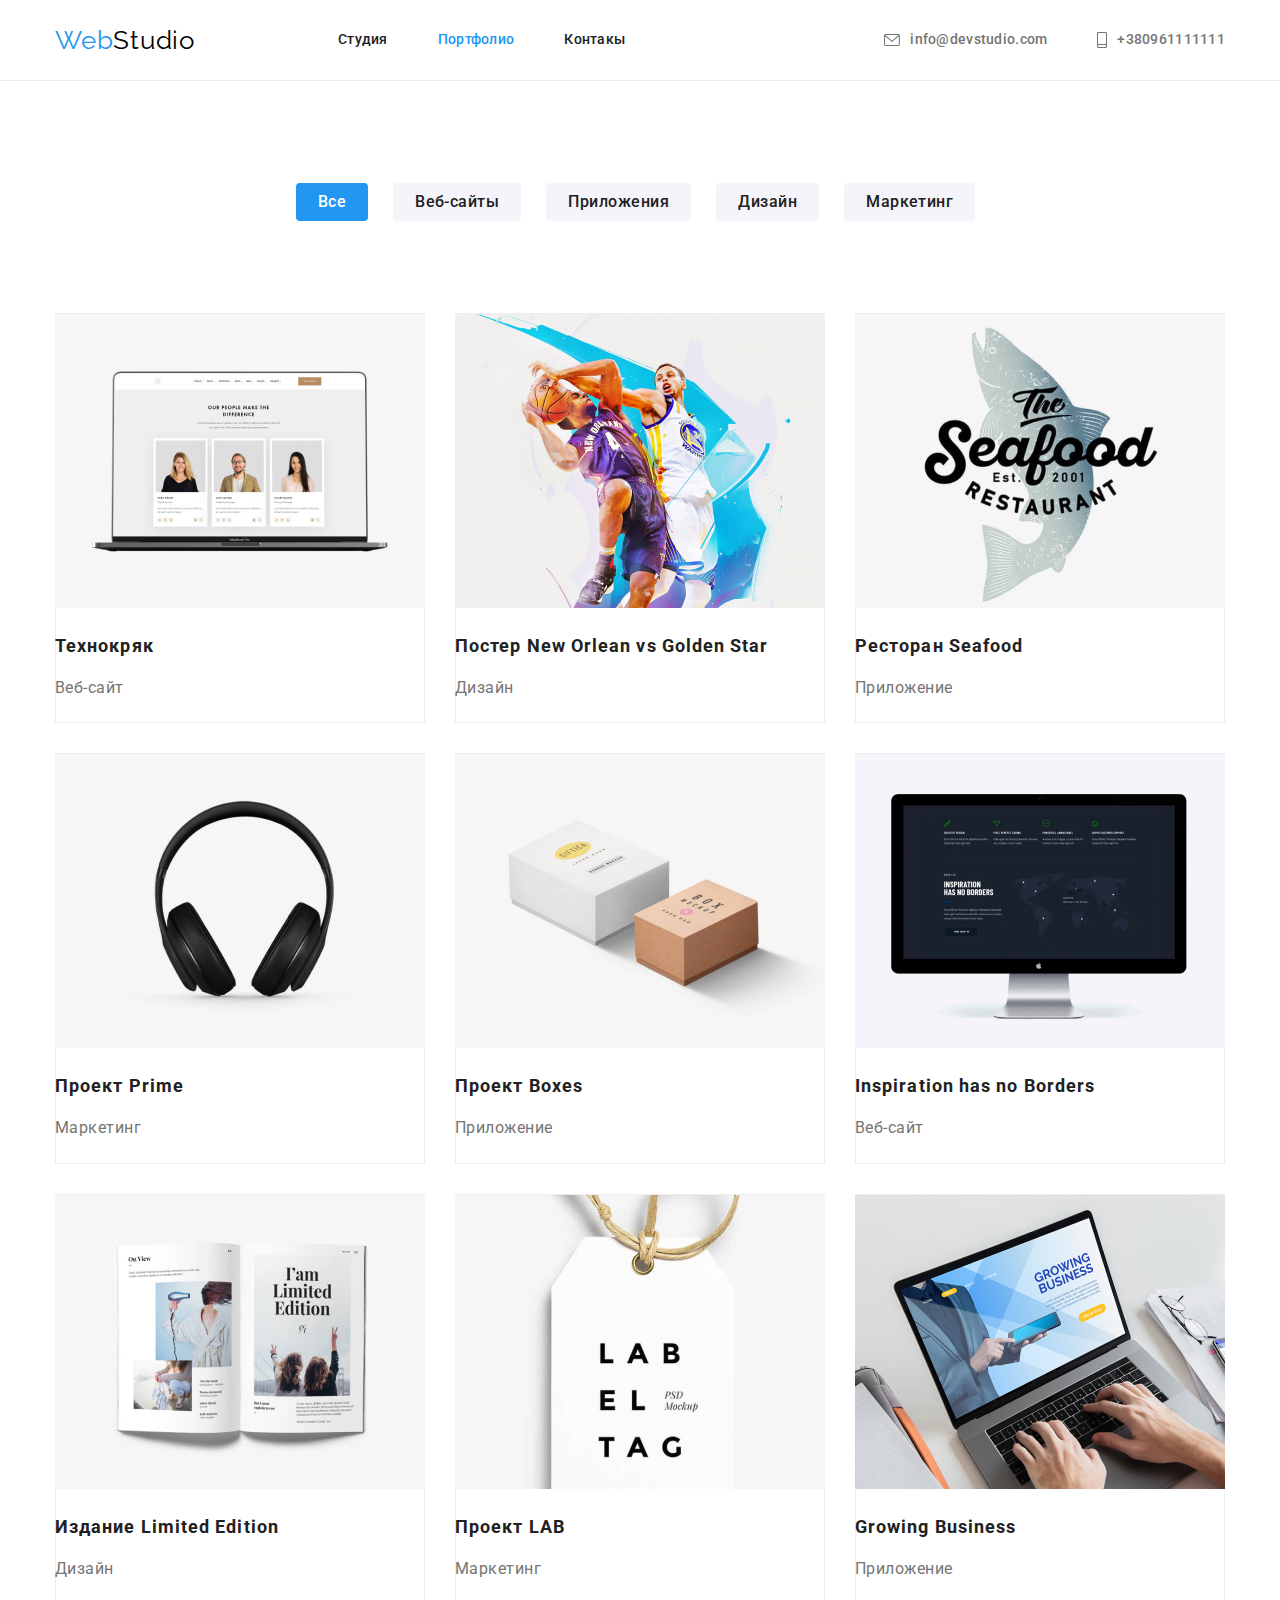
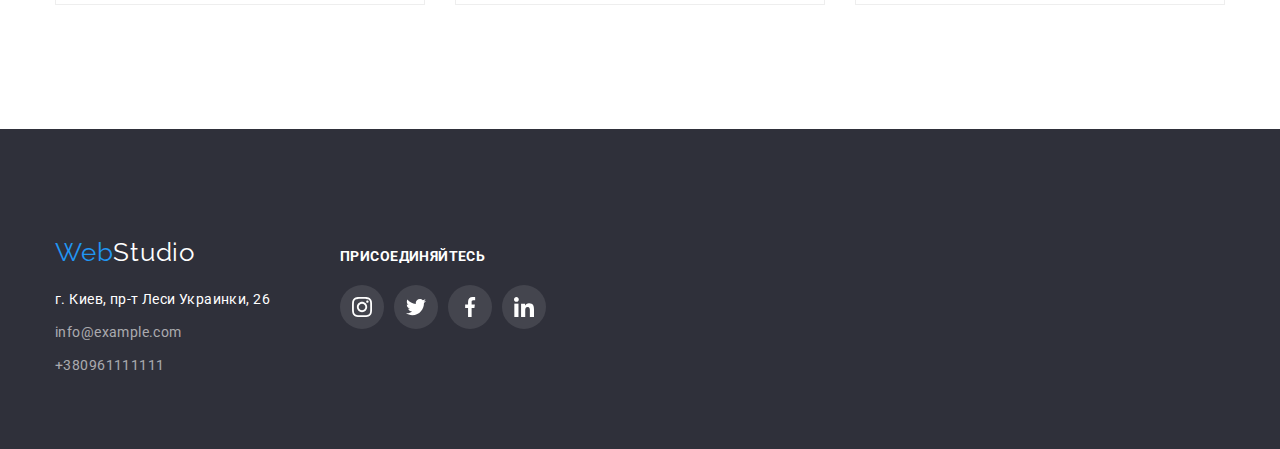
==== commit 67352866: "new changes" ====
--- a/portfolio.html
+++ b/portfolio.html
@@ -25,7 +25,7 @@
         </nav>
         <ul class= "contacts">
             <li>
-                <a class="auto-email" href="info@devstudio.com">
+                <a class="auto-nav" href="info@devstudio.com">
                     <svg class="icon-contacts" width="16" height="12">
                         <use href="./images/symbol-defs.svg#icon-envelope"></use>
                         </svg>info@devstudio.com</a>
@@ -96,13 +96,15 @@
     </section>
     </main>
     <footer class= "footer">
-        <div class="container">
+        <div class="container footer-container">
+            <div class= "footer-wrapper">
         <a class="footer-logo" href="WebStudio">Web<span class="white-logo">Studio</span></a>
         <address class="address-data">
             <p class="address-name">г. Киев, пр-т Леси Украинки, 26</p> 
             <a class="auto-second" href="info@example.com">info@example.com</a>
             <a class="auto-second" href="tel:+380991111111">+380961111111</a>
             </address>
+            </div>
             <div class="footer footer-icons">
                 <h2 class= "footer-header">Присоединяйтесь</h2>
                 <ul class="footer-icons-menu">
@@ -126,7 +128,7 @@
                       <li class="footer-items">
                 <a href="./index.html" class="footer-link">
                 <svg class="footer-icon" width="20" height="20">
-                <use href="./images/symbol-defs.svg#icon-insta"></use>
+                <use href="./images/symbol-defs.svg#icon-linkedin"></use>
                 </svg></a>
                      </li>
                 </ul>
--- a/css/styles.css
+++ b/css/styles.css
@@ -30,7 +30,6 @@
   align-items: center;
 }
 .header {
-  padding: 25px 0;
   background-color: var(--primary-white-color);
   color: var(--primary-white-color);
 }
@@ -223,17 +222,6 @@
   color: var(--primary-gray-color);
   text-decoration: none;
  }
-.auto-email {
-  display:flex;
-  align-items: center;
-  padding: 32px 0;
-  font-size: 14px;
-  line-height: 1.14;
-  letter-spacing: 0.02em;
-  color: var(--second-main-color);
-  text-decoration: none;
-
-}
 .nav-second {
   display:flex;
   align-items: center;
@@ -244,14 +232,8 @@
   letter-spacing: 0.002em;
   color: var(--accent-color);
 }
-.contacts:hover,
-.contacts:focus,
 .nav-second:hover,
 .nav-second:focus,
-.auto-email:hover,
-.auto-email:focus,
-.auto-nav:hover,
-.auto-nav:focus,
 .auto-second:hover,
 .auto-second:focus,
 .nav:hover,
@@ -261,23 +243,23 @@
 .active {
   color: var(--accent-color);
 }
+
 .button:hover,
 .button:focus {
  background-color: var(--accent-color);
 }
-.auto-nav:hover .icon-contacts,
-.auto-nav:focus .icon-contacts {
-fill: var(--accent-color);
-}
-.contacts:hover .icon-contacts,
-.contacts:focus .icon-contacts {
-fill: var(--accent-color);
-}
-.contacts:hover .auto-nav,
-.contacts:focus .auto-nav {
-fill: var(--accent-color);
-}
-
+a.auto-nav:hover {
+color: var(--accent-color);  
+}
+.auto-nav .icon-contacts:hover {
+color: var(--accent-color);   
+}
+.icon-contacts:hover {
+fill:var(--accent-color);
+}
+.auto-nav:hover {
+fill: var(--accent-color); 
+}
 .button-primary {
   font-weight: 700;
   font-size: 16px;
@@ -330,6 +312,7 @@
   letter-spacing: 0.03em;
   color: var(--primary-gray-color);
   margin-top: 10px;
+  padding-bottom: 20px;;
 }
 .name {
   font-size: 16px;
@@ -359,17 +342,12 @@
 .icon-description {
 width: 70px;
 height: 70px; 
-margin-top: 25px;
-margin-left: 100px;
 }
 .member-list {
 display: flex;
 justify-content: center;
 gap: 10px;
 }
-.member-link {
-display: flex;
-} 
 .person-link {
 display: flex;
 justify-content: center;
@@ -380,7 +358,6 @@
 background-size: 20px;
 background-repeat: no-repeat;
 color: #afb1b8;
-background-image: url(./images/symbol-defs.svg#icon-insta);
 }
 .person-link:hover,
 .person-link:focus {
@@ -390,14 +367,18 @@
 .person-link:focus svg {
   fill: var(--primary-white-color);
 }
-.person-link-svg {
+.person-link svg {
   width: 20px;
   height: 20px;
   fill: #afb1b8;
+  color:#b4b9cc;
 }
 .person-link:hover,
 .person-link-svg:focus {
   fill: var(--primary-white-color);
+}
+.memer-icon {
+ color:#b4b9cc;  
 }
 .clients {
 text-align: center;
@@ -417,6 +398,11 @@
 border: 1px solid #afb1b8;
 border-radius: 4px; 
 }
+.icon-client:hover .logo-client,
+.icon-client:focus .logo-client {
+fill: var(--accent-color);  
+} 
+
 .icon-client:hover,
 .icon-client:focus {
 color: var(--accent-color);
@@ -433,24 +419,22 @@
 fill: #AFB1B8;  
 }
 .footer {
-display: block;   
 background-color: #2f303a;
-padding: 60px;
-margin: 0;
+padding: 60px 0;
 }
 .footer-items {
  display: flex; 
 }
-.footer-icons {
-display: block;
-margin-bottom: 20px;
-margin-right: 94px;
-padding-top: 72px;
-padding-bottom: 100px;
-}
 .footer-icons-menu {
 display: flex;
 gap: 10px;
+}
+.footer-container {
+display: flex;  
+align-items: baseline;
+}
+.footer-wrapper {
+margin-right: 70px;
 }
 .footer-header {
 font-weight: 700;
@@ -539,42 +523,32 @@
   }
 .subtitle-items {
 display: flex;
-flex-direction: row;
 justify-content: space-between;
-min-width: 100%;
-height: 120px;
-margin-bottom: 30px;
-background-color: var(--button-main-color);
-border-radius: 4px;
+align-items: center;
 }
 .subtitle-icon-description {
-  margin-bottom: 55px;
-}
-.subtitle-items li {
-  width: 270px;
+  display: flex;
+  align-items: center;
+  justify-content: center;
+  border-radius: 4px;
+  background-color: #F5F4FA;
+  padding: 25px 0;
+  margin-bottom: 30px;
 }
 .subtitle-text {
 margin-right: 30px;
+width: 270px;
 }
 .icon-contacts {
 margin-right: 10px;
 fill: var(--primary-gray-color);
 }
-.subtitle-text {
-  display:block;
-  content: "";
-  height: 120px;  
-  width: 270px;
-  background-image: url();
-  background-size: contain;
-  background-repeat: no-repeat;
-  background-position: center;
-  background-color: #F5F4FA;
-  margin-bottom: 30px;
-}
 .subtitle-text:last-child {
 margin-right: 0;
 }
+.section-description {
+padding-bottom: 0;
+}
 .description {
   font-size: 14px;
   line-height: 1.71;
@@ -583,6 +557,11 @@
 }
 .section-image {
 padding-top: 0;
+margin-bottom: 50px;
+}
+.second-header {
+margin-bottom: 50px;
+text-align: center;
 }
 .section { 
   padding: 94px 0;
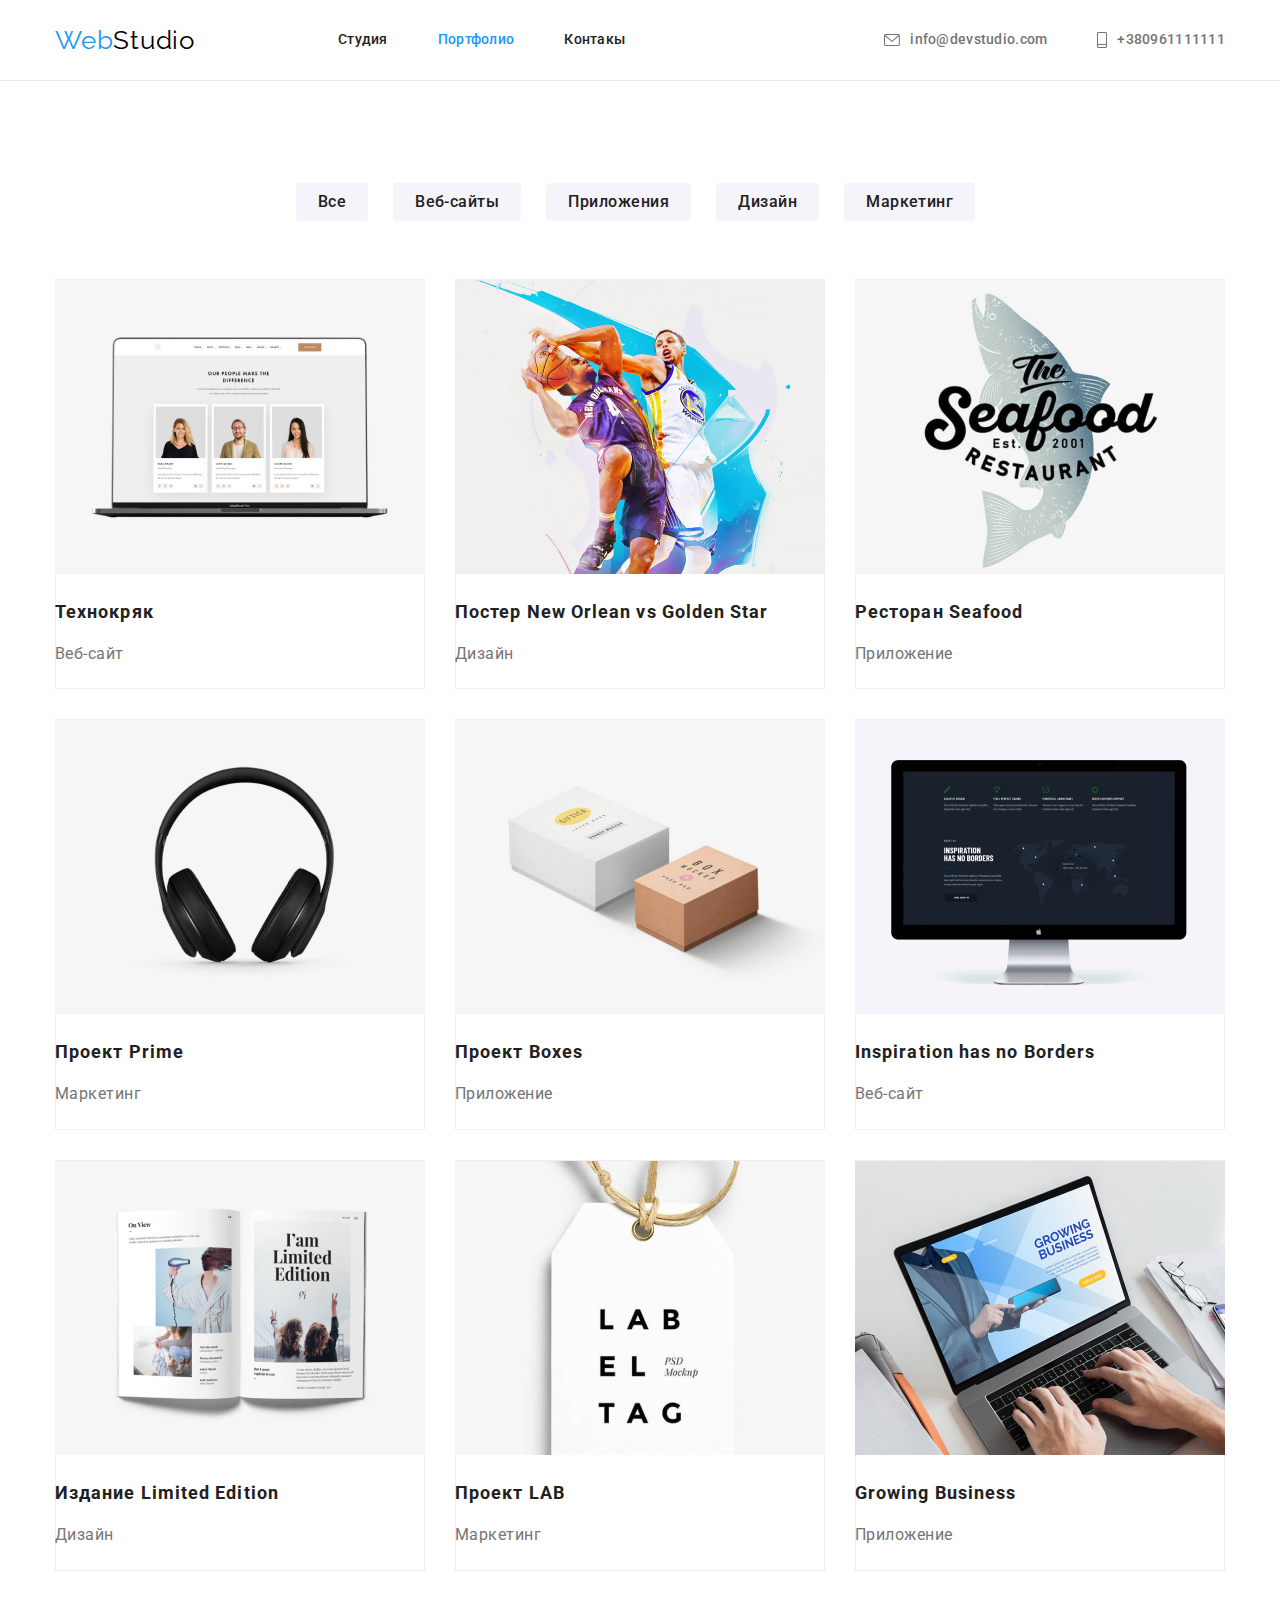
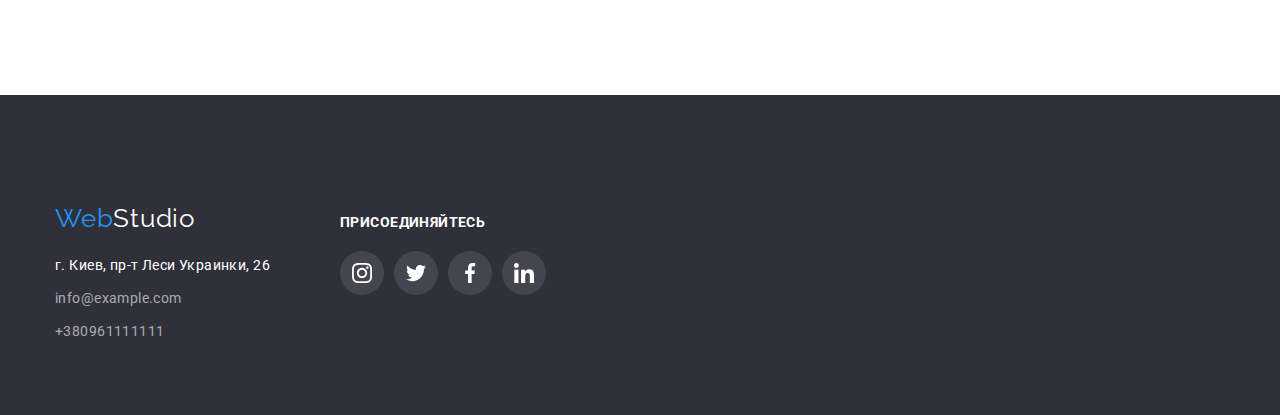
==== commit 2a8c943a: "code edits" ====
--- a/portfolio.html
+++ b/portfolio.html
@@ -45,7 +45,7 @@
         <div class="container-block">
             <h1 hidden>Portfolio</h1>
         <ul class="container-button">
-            <li><button class="button all" type="button">Все</button></li>
+            <li><button class="button" type="button">Все</button></li>
             <li><button class="button" type="button">Веб-сайты</button></li>
             <li><button class="button" type="button">Приложения</button></li>
             <li><button class="button" type="button">Дизайн</button></li>
--- a/css/styles.css
+++ b/css/styles.css
@@ -43,19 +43,18 @@
 .container-block {
   display: flex;
   justify-content: center;
-  padding-bottom: 34px;
-  margin-top: 0;
-  margin-bottom: 50px;
-}
-.container-button {
-  display: flex;
-  justify-content: center;
-  }
+}
  .container .buttons {
   display: block;
-  margin-bottom: 94px;
+  padding-bottom: 94px;
+  padding-top: 94px;
   padding-left: 215px;
   padding-right: 215px;
+}
+.container-button {
+  display: flex;
+  justify-content: center;
+  margin-bottom: 50px;
 }
 .button {
   margin: 8px;
@@ -238,8 +237,6 @@
 .auto-second:focus,
 .nav:hover,
 .nav:focus,
-.all:hover,
-.all:focus,
 .active {
   color: var(--accent-color);
 }
@@ -284,18 +281,6 @@
   font-size: 16px;
   line-height: 1.6;
   letter-spacing: 0.03em;
-}
-.all {
-  border-radius: 4px;
-  border: none;
-  font-family: "Roboto";
-  font-weight: 500;
-  font-size: 16px;
-  line-height: 1.6;
-  letter-spacing: 0.03em;
-  color: var(--primary-white-color);
-  background-color: var(--accent-color);
-  cursor: pointer;
 }
 .header-name {
   font-size: 18px;
@@ -546,9 +531,6 @@
 .subtitle-text:last-child {
 margin-right: 0;
 }
-.section-description {
-padding-bottom: 0;
-}
 .description {
   font-size: 14px;
   line-height: 1.71;
@@ -557,7 +539,7 @@
 }
 .section-image {
 padding-top: 0;
-margin-bottom: 50px;
+padding-bottom: 94px;
 }
 .second-header {
 margin-bottom: 50px;
